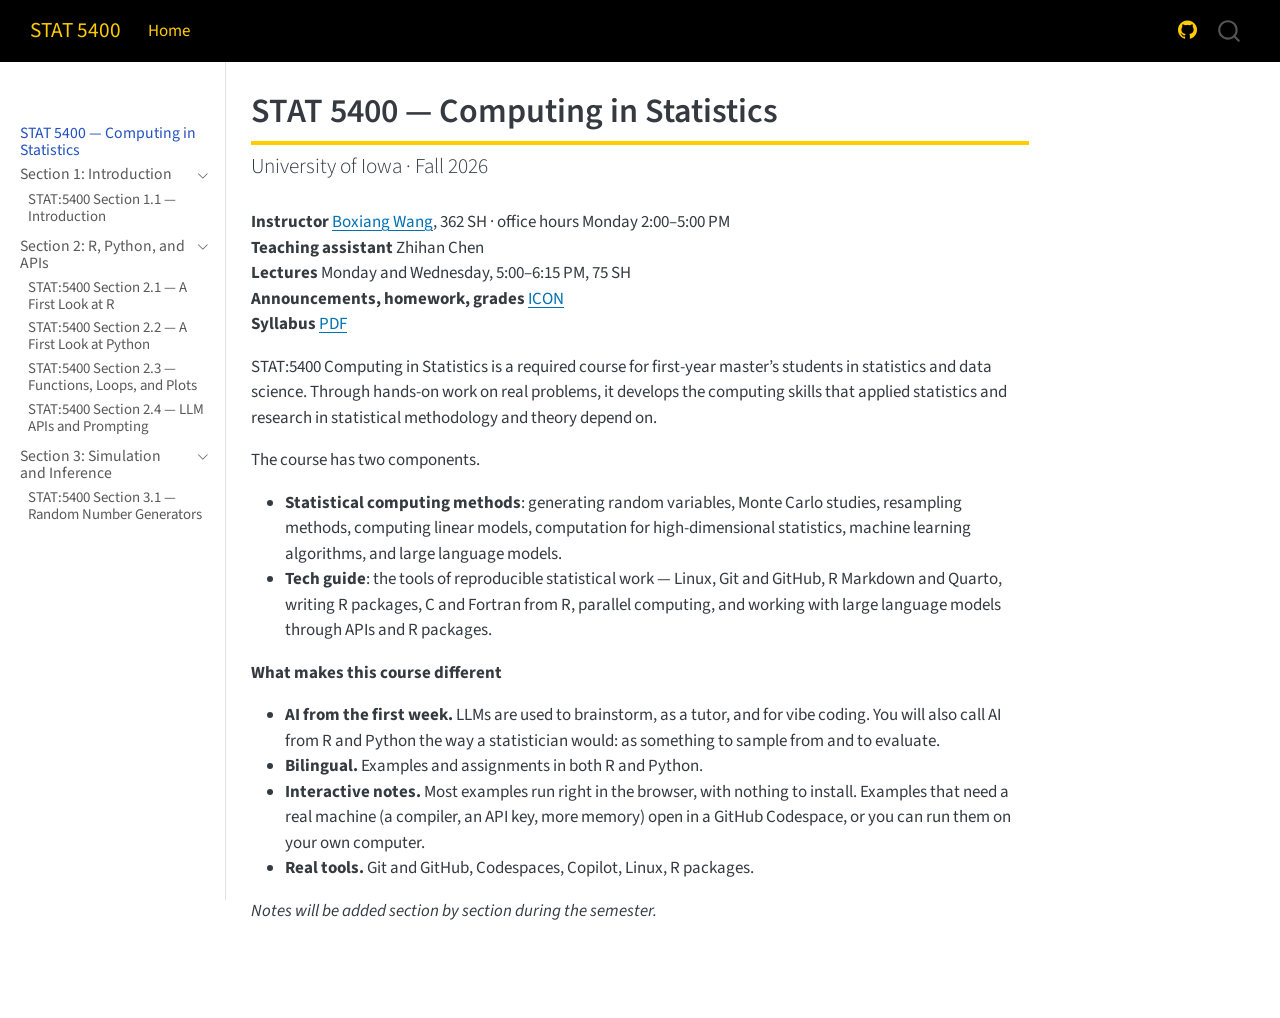
==== index.html @ 73e325c6 "Built site for gh-pages" ====
<!DOCTYPE html>
<html xmlns="http://www.w3.org/1999/xhtml" lang="en" xml:lang="en"><head>

<meta charset="utf-8">
<meta name="generator" content="quarto-1.9.38">

<meta name="viewport" content="width=device-width, initial-scale=1.0, user-scalable=yes">


<title>STAT 5400 — Computing in Statistics – STAT 5400</title>
<style>
/* Default styles provided by pandoc.
** See https://pandoc.org/MANUAL.html#variables-for-html for config info.
*/
code{white-space: pre-wrap;}
span.smallcaps{font-variant: small-caps;}
div.columns{display: flex; gap: min(4vw, 1.5em);}
div.column{flex: auto; overflow-x: auto;}
div.hanging-indent{margin-left: 1.5em; text-indent: -1.5em;}
ul.task-list{list-style: none;}
ul.task-list li input[type="checkbox"] {
  width: 0.8em;
  margin: 0 0.8em 0.2em -1em; /* quarto-specific, see https://github.com/quarto-dev/quarto-cli/issues/4556 */ 
  vertical-align: middle;
}
</style>


<script src="site_libs/quarto-nav/quarto-nav.js"></script>
<script src="site_libs/quarto-nav/headroom.min.js"></script>
<script src="site_libs/clipboard/clipboard.min.js"></script>
<script src="site_libs/quarto-search/autocomplete.umd.js"></script>
<script src="site_libs/quarto-search/fuse.min.js"></script>
<script src="site_libs/quarto-search/quarto-search.js"></script>
<meta name="quarto:offset" content="./">
<script src="site_libs/quarto-html/quarto.js" type="module"></script>
<script src="site_libs/quarto-html/tabsets/tabsets.js" type="module"></script>
<script src="site_libs/quarto-html/popper.min.js"></script>
<script src="site_libs/quarto-html/tippy.umd.min.js"></script>
<script src="site_libs/quarto-html/anchor.min.js"></script>
<link href="site_libs/quarto-html/tippy.css" rel="stylesheet">
<link href="site_libs/quarto-html/quarto-syntax-highlighting-15634bcf2e68342d4ad2dfa704d543f6.css" rel="stylesheet" id="quarto-text-highlighting-styles">
<script src="site_libs/bootstrap/bootstrap.min.js"></script>
<link href="site_libs/bootstrap/bootstrap-icons.css" rel="stylesheet">
<link href="site_libs/bootstrap/bootstrap-1b8143a5af30aa0587ead8c64582f750.min.css" rel="stylesheet" append-hash="true" id="quarto-bootstrap" data-mode="light">
<script src="site_libs/quarto-contrib/live-runtime/live-runtime.js" type="module"></script>
<link href="site_libs/quarto-contrib/live-runtime/live-runtime.css" rel="stylesheet">
<script id="quarto-search-options" type="application/json">{
  "location": "navbar",
  "copy-button": false,
  "collapse-after": 3,
  "panel-placement": "end",
  "type": "overlay",
  "limit": 50,
  "keyboard-shortcut": [
    "f",
    "/",
    "s"
  ],
  "show-item-context": false,
  "language": {
    "search-no-results-text": "No results",
    "search-matching-documents-text": "matching documents",
    "search-copy-link-title": "Copy link to search",
    "search-hide-matches-text": "Hide additional matches",
    "search-more-match-text": "more match in this document",
    "search-more-matches-text": "more matches in this document",
    "search-clear-button-title": "Clear",
    "search-text-placeholder": "",
    "search-detached-cancel-button-title": "Cancel",
    "search-submit-button-title": "Submit",
    "search-label": "Search"
  }
}</script>
<script type="module" src="site_libs/quarto-ojs/quarto-ojs-runtime.js"></script>
<link href="site_libs/quarto-ojs/quarto-ojs.css" rel="stylesheet">


<link rel="stylesheet" href="styles.css">
</head>

<body class="nav-sidebar docked nav-fixed quarto-light">

<div id="quarto-search-results"></div>
  <header id="quarto-header" class="headroom fixed-top">
    <nav class="navbar navbar-expand-lg " data-bs-theme="dark">
      <div class="navbar-container container-fluid">
      <div class="navbar-brand-container mx-auto">
    <a class="navbar-brand" href="./index.html">
    <span class="navbar-title">STAT 5400</span>
    </a>
  </div>
            <div id="quarto-search" class="" title="Search"></div>
          <button class="navbar-toggler" type="button" data-bs-toggle="collapse" data-bs-target="#navbarCollapse" aria-controls="navbarCollapse" role="menu" aria-expanded="false" aria-label="Toggle navigation" onclick="if (window.quartoToggleHeadroom) { window.quartoToggleHeadroom(); }">
  <span class="navbar-toggler-icon"></span>
</button>
          <div class="collapse navbar-collapse" id="navbarCollapse">
            <ul class="navbar-nav navbar-nav-scroll me-auto">
  <li class="nav-item">
    <a class="nav-link active" href="./index.html" aria-current="page"> 
<span class="menu-text">Home</span></a>
  </li>  
</ul>
            <ul class="navbar-nav navbar-nav-scroll ms-auto">
  <li class="nav-item compact">
    <a class="nav-link" href="https://github.com/boxiang-wang/stat5400"> <i class="bi bi-github" role="img">
</i> 
<span class="menu-text"></span></a>
  </li>  
</ul>
          </div> <!-- /navcollapse -->
            <div class="quarto-navbar-tools">
</div>
      </div> <!-- /container-fluid -->
    </nav>
  <nav class="quarto-secondary-nav">
    <div class="container-fluid d-flex">
      <button type="button" class="quarto-btn-toggle btn" data-bs-toggle="collapse" role="button" data-bs-target=".quarto-sidebar-collapse-item" aria-controls="quarto-sidebar" aria-expanded="false" aria-label="Toggle sidebar navigation" onclick="if (window.quartoToggleHeadroom) { window.quartoToggleHeadroom(); }">
        <i class="bi bi-layout-text-sidebar-reverse"></i>
      </button>
        <nav class="quarto-page-breadcrumbs" aria-label="breadcrumb"><ol class="breadcrumb"><li class="breadcrumb-item"><a href="./index.html">STAT 5400 — Computing in Statistics</a></li></ol></nav>
        <a class="flex-grow-1" role="navigation" data-bs-toggle="collapse" data-bs-target=".quarto-sidebar-collapse-item" aria-controls="quarto-sidebar" aria-expanded="false" aria-label="Toggle sidebar navigation" onclick="if (window.quartoToggleHeadroom) { window.quartoToggleHeadroom(); }">      
        </a>
      <button type="button" class="btn quarto-search-button" aria-label="Search" onclick="window.quartoOpenSearch();">
        <i class="bi bi-search"></i>
      </button>
    </div>
  </nav>
</header>
<!-- content -->
<div id="quarto-content" class="quarto-container page-columns page-rows-contents page-layout-article page-navbar">
<!-- sidebar -->
  <nav id="quarto-sidebar" class="sidebar collapse collapse-horizontal quarto-sidebar-collapse-item sidebar-navigation docked overflow-auto">
        <div class="mt-2 flex-shrink-0 align-items-center">
        <div class="sidebar-search">
        <div id="quarto-search" class="" title="Search"></div>
        </div>
        </div>
    <div class="sidebar-menu-container"> 
    <ul class="list-unstyled mt-1">
        <li class="sidebar-item">
  <div class="sidebar-item-container"> 
  <a href="./index.html" class="sidebar-item-text sidebar-link active">
 <span class="menu-text">STAT 5400 — Computing in Statistics</span></a>
  </div>
</li>
        <li class="sidebar-item sidebar-item-section">
      <div class="sidebar-item-container"> 
            <a class="sidebar-item-text sidebar-link text-start" data-bs-toggle="collapse" data-bs-target="#quarto-sidebar-section-1" role="navigation" aria-expanded="true">
 <span class="menu-text">Section 1: Introduction</span></a>
          <a class="sidebar-item-toggle text-start" data-bs-toggle="collapse" data-bs-target="#quarto-sidebar-section-1" role="navigation" aria-expanded="true" aria-label="Toggle section">
            <i class="bi bi-chevron-right ms-2"></i>
          </a> 
      </div>
      <ul id="quarto-sidebar-section-1" class="collapse list-unstyled sidebar-section depth1 show">  
          <li class="sidebar-item">
  <div class="sidebar-item-container"> 
  <a href="./notes/section1/s1p1.html" class="sidebar-item-text sidebar-link">
 <span class="menu-text">STAT:5400 Section 1.1 — Introduction</span></a>
  </div>
</li>
      </ul>
  </li>
        <li class="sidebar-item sidebar-item-section">
      <div class="sidebar-item-container"> 
            <a class="sidebar-item-text sidebar-link text-start" data-bs-toggle="collapse" data-bs-target="#quarto-sidebar-section-2" role="navigation" aria-expanded="true">
 <span class="menu-text">Section 2: R, Python, and APIs</span></a>
          <a class="sidebar-item-toggle text-start" data-bs-toggle="collapse" data-bs-target="#quarto-sidebar-section-2" role="navigation" aria-expanded="true" aria-label="Toggle section">
            <i class="bi bi-chevron-right ms-2"></i>
          </a> 
      </div>
      <ul id="quarto-sidebar-section-2" class="collapse list-unstyled sidebar-section depth1 show">  
          <li class="sidebar-item">
  <div class="sidebar-item-container"> 
  <a href="./notes/section2/s2p1.html" class="sidebar-item-text sidebar-link">
 <span class="menu-text">STAT:5400 Section 2.1 — A First Look at R</span></a>
  </div>
</li>
          <li class="sidebar-item">
  <div class="sidebar-item-container"> 
  <a href="./notes/section2/s2p2.html" class="sidebar-item-text sidebar-link">
 <span class="menu-text">STAT:5400 Section 2.2 — A First Look at Python</span></a>
  </div>
</li>
          <li class="sidebar-item">
  <div class="sidebar-item-container"> 
  <a href="./notes/section2/s2p3.html" class="sidebar-item-text sidebar-link">
 <span class="menu-text">STAT:5400 Section 2.3 — Functions, Loops, and Plots</span></a>
  </div>
</li>
          <li class="sidebar-item">
  <div class="sidebar-item-container"> 
  <a href="./notes/section2/s2p4.html" class="sidebar-item-text sidebar-link">
 <span class="menu-text">STAT:5400 Section 2.4 — LLM APIs and Prompting</span></a>
  </div>
</li>
      </ul>
  </li>
        <li class="sidebar-item sidebar-item-section">
      <div class="sidebar-item-container"> 
            <a class="sidebar-item-text sidebar-link text-start" data-bs-toggle="collapse" data-bs-target="#quarto-sidebar-section-3" role="navigation" aria-expanded="true">
 <span class="menu-text">Section 3: Simulation and Inference</span></a>
          <a class="sidebar-item-toggle text-start" data-bs-toggle="collapse" data-bs-target="#quarto-sidebar-section-3" role="navigation" aria-expanded="true" aria-label="Toggle section">
            <i class="bi bi-chevron-right ms-2"></i>
          </a> 
      </div>
      <ul id="quarto-sidebar-section-3" class="collapse list-unstyled sidebar-section depth1 show">  
          <li class="sidebar-item">
  <div class="sidebar-item-container"> 
  <a href="./notes/section3/s3p1.html" class="sidebar-item-text sidebar-link">
 <span class="menu-text">STAT:5400 Section 3.1 — Random Number Generators</span></a>
  </div>
</li>
      </ul>
  </li>
    </ul>
    </div>
</nav>
<div id="quarto-sidebar-glass" class="quarto-sidebar-collapse-item" data-bs-toggle="collapse" data-bs-target=".quarto-sidebar-collapse-item"></div>
<!-- margin-sidebar -->
    <div id="quarto-margin-sidebar" class="sidebar margin-sidebar zindex-bottom">
        
    </div>
<!-- main -->
<main class="content" id="quarto-document-content">

<header id="title-block-header" class="quarto-title-block default">
<div class="quarto-title">
<h1 class="title">STAT 5400 — Computing in Statistics</h1>
<p class="subtitle lead">University of Iowa · Fall 2026</p>
</div>



<div class="quarto-title-meta">

    
  
    
  </div>
  


</header>


<p><strong>Instructor</strong> <a href="https://boxiang-wang.github.io/">Boxiang Wang</a>, 362 SH · office hours Monday 2:00–5:00 PM<br>
<strong>Teaching assistant</strong> Zhihan Chen<br>
<strong>Lectures</strong> Monday and Wednesday, 5:00–6:15 PM, 75 SH<br>
<strong>Announcements, homework, grades</strong> <a href="https://icon.uiowa.edu">ICON</a><br>
<strong>Syllabus</strong> <a href="syllabus.pdf">PDF</a></p>
<p>STAT:5400 Computing in Statistics is a required course for first-year master’s students in statistics and data science. Through hands-on work on real problems, it develops the computing skills that applied statistics and research in statistical methodology and theory depend on.</p>
<p>The course has two components.</p>
<ul>
<li><strong>Statistical computing methods</strong>: generating random variables, Monte Carlo studies, resampling methods, computing linear models, computation for high-dimensional statistics, machine learning algorithms, and large language models.</li>
<li><strong>Tech guide</strong>: the tools of reproducible statistical work — Linux, Git and GitHub, R Markdown and Quarto, writing R packages, C and Fortran from R, parallel computing, and working with large language models through APIs and R packages.</li>
</ul>
<p><strong>What makes this course different</strong></p>
<ul>
<li><strong>AI from the first week.</strong> LLMs are used to brainstorm, as a tutor, and for vibe coding. You will also call AI from R and Python the way a statistician would: as something to sample from and to evaluate.</li>
<li><strong>Bilingual.</strong> Examples and assignments in both R and Python.</li>
<li><strong>Interactive notes.</strong> Most examples run right in the browser, with nothing to install. Examples that need a real machine (a compiler, an API key, more memory) open in a GitHub Codespace, or you can run them on your own computer.</li>
<li><strong>Real tools.</strong> Git and GitHub, Codespaces, Copilot, Linux, R packages.</li>
</ul>
<p><em>Notes will be added section by section during the semester.</em></p>


<script type="ojs-module-contents">
eyJjb250ZW50cyI6W119
</script>
<div id="exercise-loading-indicator" class="exercise-loading-indicator d-none d-flex align-items-center gap-2">
<div id="exercise-loading-status" class="d-flex gap-2">

</div>
<div class="spinner-grow spinner-grow-sm">

</div>
</div>
<script type="vfs-file">
W10=
</script>

</main> <!-- /main -->
<script type="ojs-module-contents">
eyJjb250ZW50cyI6W119
</script>
<script type="module">
if (window.location.protocol === "file:") { alert("The OJS runtime does not work with file:// URLs. Please use a web server to view this document."); }
window._ojs.paths.runtimeToDoc = "../..";
window._ojs.paths.runtimeToRoot = "../..";
window._ojs.paths.docToRoot = "";
window._ojs.selfContained = false;
window._ojs.runtime.interpretFromScriptTags();
</script>
<script id="quarto-html-after-body" type="application/javascript">
  window.document.addEventListener("DOMContentLoaded", function (event) {
    const icon = "";
    const anchorJS = new window.AnchorJS();
    anchorJS.options = {
      placement: 'right',
      icon: icon
    };
    anchorJS.add('.anchored');
    const isCodeAnnotation = (el) => {
      for (const clz of el.classList) {
        if (clz.startsWith('code-annotation-')) {                     
          return true;
        }
      }
      return false;
    }
    const onCopySuccess = function(e) {
      // button target
      const button = e.trigger;
      // don't keep focus
      button.blur();
      // flash "checked"
      button.classList.add('code-copy-button-checked');
      var currentTitle = button.getAttribute("title");
      button.setAttribute("title", "Copied!");
      let tooltip;
      if (window.bootstrap) {
        button.setAttribute("data-bs-toggle", "tooltip");
        button.setAttribute("data-bs-placement", "left");
        button.setAttribute("data-bs-title", "Copied!");
        tooltip = new bootstrap.Tooltip(button, 
          { trigger: "manual", 
            customClass: "code-copy-button-tooltip",
            offset: [0, -8]});
        tooltip.show();    
      }
      setTimeout(function() {
        if (tooltip) {
          tooltip.hide();
          button.removeAttribute("data-bs-title");
          button.removeAttribute("data-bs-toggle");
          button.removeAttribute("data-bs-placement");
        }
        button.setAttribute("title", currentTitle);
        button.classList.remove('code-copy-button-checked');
      }, 1000);
      // clear code selection
      e.clearSelection();
    }
    const getTextToCopy = function(trigger) {
      const outerScaffold = trigger.parentElement.cloneNode(true);
      const codeEl = outerScaffold.querySelector('code');
      for (const childEl of codeEl.children) {
        if (isCodeAnnotation(childEl)) {
          childEl.remove();
        }
      }
      return codeEl.innerText;
    }
    const clipboard = new window.ClipboardJS('.code-copy-button:not([data-in-quarto-modal])', {
      text: getTextToCopy
    });
    clipboard.on('success', onCopySuccess);
    if (window.document.getElementById('quarto-embedded-source-code-modal')) {
      const clipboardModal = new window.ClipboardJS('.code-copy-button[data-in-quarto-modal]', {
        text: getTextToCopy,
        container: window.document.getElementById('quarto-embedded-source-code-modal')
      });
      clipboardModal.on('success', onCopySuccess);
    }
      var localhostRegex = new RegExp(/^(?:http|https):\/\/localhost\:?[0-9]*\//);
      var mailtoRegex = new RegExp(/^mailto:/);
        var filterRegex = new RegExp("https:\/\/boxiang-wang\.github\.io\/stat5400\/");
      var isInternal = (href) => {
          return filterRegex.test(href) || localhostRegex.test(href) || mailtoRegex.test(href);
      }
      // Inspect non-navigation links and adorn them if external
     var links = window.document.querySelectorAll('a[href]:not(.nav-link):not(.navbar-brand):not(.toc-action):not(.sidebar-link):not(.sidebar-item-toggle):not(.pagination-link):not(.no-external):not([aria-hidden]):not(.dropdown-item):not(.quarto-navigation-tool):not(.about-link)');
      for (var i=0; i<links.length; i++) {
        const link = links[i];
        if (!isInternal(link.href)) {
          // undo the damage that might have been done by quarto-nav.js in the case of
          // links that we want to consider external
          if (link.dataset.originalHref !== undefined) {
            link.href = link.dataset.originalHref;
          }
        }
      }
    function tippyHover(el, contentFn, onTriggerFn, onUntriggerFn) {
      const config = {
        allowHTML: true,
        maxWidth: 500,
        delay: 100,
        arrow: false,
        appendTo: function(el) {
            return el.parentElement;
        },
        interactive: true,
        interactiveBorder: 10,
        theme: 'quarto',
        placement: 'bottom-start',
      };
      if (contentFn) {
        config.content = contentFn;
      }
      if (onTriggerFn) {
        config.onTrigger = onTriggerFn;
      }
      if (onUntriggerFn) {
        config.onUntrigger = onUntriggerFn;
      }
      window.tippy(el, config); 
    }
    const noterefs = window.document.querySelectorAll('a[role="doc-noteref"]');
    for (var i=0; i<noterefs.length; i++) {
      const ref = noterefs[i];
      tippyHover(ref, function() {
        // use id or data attribute instead here
        let href = ref.getAttribute('data-footnote-href') || ref.getAttribute('href');
        try { href = new URL(href).hash; } catch {}
        const id = href.replace(/^#\/?/, "");
        const note = window.document.getElementById(id);
        if (note) {
          return note.innerHTML;
        } else {
          return "";
        }
      });
    }
    const xrefs = window.document.querySelectorAll('a.quarto-xref');
    const processXRef = (id, note) => {
      // Strip column container classes
      const stripColumnClz = (el) => {
        el.classList.remove("page-full", "page-columns");
        if (el.children) {
          for (const child of el.children) {
            stripColumnClz(child);
          }
        }
      }
      stripColumnClz(note)
      if (id === null || id.startsWith('sec-')) {
        // Special case sections, only their first couple elements
        const container = document.createElement("div");
        if (note.children && note.children.length > 2) {
          container.appendChild(note.children[0].cloneNode(true));
          for (let i = 1; i < note.children.length; i++) {
            const child = note.children[i];
            if (child.tagName === "P" && child.innerText === "") {
              continue;
            } else {
              container.appendChild(child.cloneNode(true));
              break;
            }
          }
          if (window.Quarto?.typesetMath) {
            window.Quarto.typesetMath(container);
          }
          return container.innerHTML
        } else {
          if (window.Quarto?.typesetMath) {
            window.Quarto.typesetMath(note);
          }
          return note.innerHTML;
        }
      } else {
        // Remove any anchor links if they are present
        const anchorLink = note.querySelector('a.anchorjs-link');
        if (anchorLink) {
          anchorLink.remove();
        }
        if (window.Quarto?.typesetMath) {
          window.Quarto.typesetMath(note);
        }
        if (note.classList.contains("callout")) {
          return note.outerHTML;
        } else {
          return note.innerHTML;
        }
      }
    }
    for (var i=0; i<xrefs.length; i++) {
      const xref = xrefs[i];
      tippyHover(xref, undefined, function(instance) {
        instance.disable();
        let url = xref.getAttribute('href');
        let hash = undefined; 
        if (url.startsWith('#')) {
          hash = url;
        } else {
          try { hash = new URL(url).hash; } catch {}
        }
        if (hash) {
          const id = hash.replace(/^#\/?/, "");
          const note = window.document.getElementById(id);
          if (note !== null) {
            try {
              const html = processXRef(id, note.cloneNode(true));
              instance.setContent(html);
            } finally {
              instance.enable();
              instance.show();
            }
          } else {
            // See if we can fetch this
            fetch(url.split('#')[0])
            .then(res => res.text())
            .then(html => {
              const parser = new DOMParser();
              const htmlDoc = parser.parseFromString(html, "text/html");
              const note = htmlDoc.getElementById(id);
              if (note !== null) {
                const html = processXRef(id, note);
                instance.setContent(html);
              } 
            }).finally(() => {
              instance.enable();
              instance.show();
            });
          }
        } else {
          // See if we can fetch a full url (with no hash to target)
          // This is a special case and we should probably do some content thinning / targeting
          fetch(url)
          .then(res => res.text())
          .then(html => {
            const parser = new DOMParser();
            const htmlDoc = parser.parseFromString(html, "text/html");
            const note = htmlDoc.querySelector('main.content');
            if (note !== null) {
              // This should only happen for chapter cross references
              // (since there is no id in the URL)
              // remove the first header
              if (note.children.length > 0 && note.children[0].tagName === "HEADER") {
                note.children[0].remove();
              }
              const html = processXRef(null, note);
              instance.setContent(html);
            } 
          }).finally(() => {
            instance.enable();
            instance.show();
          });
        }
      }, function(instance) {
      });
    }
        let selectedAnnoteEl;
        const selectorForAnnotation = ( cell, annotation) => {
          let cellAttr = 'data-code-cell="' + cell + '"';
          let lineAttr = 'data-code-annotation="' +  annotation + '"';
          const selector = 'span[' + cellAttr + '][' + lineAttr + ']';
          return selector;
        }
        const selectCodeLines = (annoteEl) => {
          const doc = window.document;
          const targetCell = annoteEl.getAttribute("data-target-cell");
          const targetAnnotation = annoteEl.getAttribute("data-target-annotation");
          const annoteSpan = window.document.querySelector(selectorForAnnotation(targetCell, targetAnnotation));
          const lines = annoteSpan.getAttribute("data-code-lines").split(",");
          const lineIds = lines.map((line) => {
            return targetCell + "-" + line;
          })
          let top = null;
          let height = null;
          let parent = null;
          if (lineIds.length > 0) {
              //compute the position of the single el (top and bottom and make a div)
              const el = window.document.getElementById(lineIds[0]);
              top = el.offsetTop;
              height = el.offsetHeight;
              parent = el.parentElement.parentElement;
            if (lineIds.length > 1) {
              const lastEl = window.document.getElementById(lineIds[lineIds.length - 1]);
              const bottom = lastEl.offsetTop + lastEl.offsetHeight;
              height = bottom - top;
            }
            if (top !== null && height !== null && parent !== null) {
              // cook up a div (if necessary) and position it 
              let div = window.document.getElementById("code-annotation-line-highlight");
              if (div === null) {
                div = window.document.createElement("div");
                div.setAttribute("id", "code-annotation-line-highlight");
                div.style.position = 'absolute';
                parent.appendChild(div);
              }
              div.style.top = top - 2 + "px";
              div.style.height = height + 4 + "px";
              div.style.left = 0;
              let gutterDiv = window.document.getElementById("code-annotation-line-highlight-gutter");
              if (gutterDiv === null) {
                gutterDiv = window.document.createElement("div");
                gutterDiv.setAttribute("id", "code-annotation-line-highlight-gutter");
                gutterDiv.style.position = 'absolute';
                const codeCell = window.document.getElementById(targetCell);
                const gutter = codeCell.querySelector('.code-annotation-gutter');
                gutter.appendChild(gutterDiv);
              }
              gutterDiv.style.top = top - 2 + "px";
              gutterDiv.style.height = height + 4 + "px";
            }
            selectedAnnoteEl = annoteEl;
          }
        };
        const unselectCodeLines = () => {
          const elementsIds = ["code-annotation-line-highlight", "code-annotation-line-highlight-gutter"];
          elementsIds.forEach((elId) => {
            const div = window.document.getElementById(elId);
            if (div) {
              div.remove();
            }
          });
          selectedAnnoteEl = undefined;
        };
          // Handle positioning of the toggle
      window.addEventListener(
        "resize",
        throttle(() => {
          elRect = undefined;
          if (selectedAnnoteEl) {
            selectCodeLines(selectedAnnoteEl);
          }
        }, 10)
      );
      function throttle(fn, ms) {
      let throttle = false;
      let timer;
        return (...args) => {
          if(!throttle) { // first call gets through
              fn.apply(this, args);
              throttle = true;
          } else { // all the others get throttled
              if(timer) clearTimeout(timer); // cancel #2
              timer = setTimeout(() => {
                fn.apply(this, args);
                timer = throttle = false;
              }, ms);
          }
        };
      }
        // Attach click handler to the DT
        const annoteDls = window.document.querySelectorAll('dt[data-target-cell]');
        for (const annoteDlNode of annoteDls) {
          annoteDlNode.addEventListener('click', (event) => {
            const clickedEl = event.target;
            if (clickedEl !== selectedAnnoteEl) {
              unselectCodeLines();
              const activeEl = window.document.querySelector('dt[data-target-cell].code-annotation-active');
              if (activeEl) {
                activeEl.classList.remove('code-annotation-active');
              }
              selectCodeLines(clickedEl);
              clickedEl.classList.add('code-annotation-active');
            } else {
              // Unselect the line
              unselectCodeLines();
              clickedEl.classList.remove('code-annotation-active');
            }
          });
        }
    const findCites = (el) => {
      const parentEl = el.parentElement;
      if (parentEl) {
        const cites = parentEl.dataset.cites;
        if (cites) {
          return {
            el,
            cites: cites.split(' ')
          };
        } else {
          return findCites(el.parentElement)
        }
      } else {
        return undefined;
      }
    };
    var bibliorefs = window.document.querySelectorAll('a[role="doc-biblioref"]');
    for (var i=0; i<bibliorefs.length; i++) {
      const ref = bibliorefs[i];
      const citeInfo = findCites(ref);
      if (citeInfo) {
        tippyHover(citeInfo.el, function() {
          var popup = window.document.createElement('div');
          citeInfo.cites.forEach(function(cite) {
            var citeDiv = window.document.createElement('div');
            citeDiv.classList.add('hanging-indent');
            citeDiv.classList.add('csl-entry');
            var biblioDiv = window.document.getElementById('ref-' + cite);
            if (biblioDiv) {
              citeDiv.innerHTML = biblioDiv.innerHTML;
            }
            popup.appendChild(citeDiv);
          });
          return popup.innerHTML;
        });
      }
    }
  });
  </script>
</div> <!-- /content -->




</body></html>
---- site_libs/quarto-html/tippy.css ----
.tippy-box[data-animation=fade][data-state=hidden]{opacity:0}[data-tippy-root]{max-width:calc(100vw - 10px)}.tippy-box{position:relative;background-color:#333;color:#fff;border-radius:4px;font-size:14px;line-height:1.4;white-space:normal;outline:0;transition-property:transform,visibility,opacity}.tippy-box[data-placement^=top]>.tippy-arrow{bottom:0}.tippy-box[data-placement^=top]>.tippy-arrow:before{bottom:-7px;left:0;border-width:8px 8px 0;border-top-color:initial;transform-origin:center top}.tippy-box[data-placement^=bottom]>.tippy-arrow{top:0}.tippy-box[data-placement^=bottom]>.tippy-arrow:before{top:-7px;left:0;border-width:0 8px 8px;border-bottom-color:initial;transform-origin:center bottom}.tippy-box[data-placement^=left]>.tippy-arrow{right:0}.tippy-box[data-placement^=left]>.tippy-arrow:before{border-width:8px 0 8px 8px;border-left-color:initial;right:-7px;transform-origin:center left}.tippy-box[data-placement^=right]>.tippy-arrow{left:0}.tippy-box[data-placement^=right]>.tippy-arrow:before{left:-7px;border-width:8px 8px 8px 0;border-right-color:initial;transform-origin:center right}.tippy-box[data-inertia][data-state=visible]{transition-timing-function:cubic-bezier(.54,1.5,.38,1.11)}.tippy-arrow{width:16px;height:16px;color:#333}.tippy-arrow:before{content:"";position:absolute;border-color:transparent;border-style:solid}.tippy-content{position:relative;padding:5px 9px;z-index:1}
---- site_libs/quarto-html/quarto-syntax-highlighting-15634bcf2e68342d4ad2dfa704d543f6.css ----
/* quarto syntax highlight colors */
:root {
  --quarto-hl-ot-color: #003B4F;
  --quarto-hl-at-color: #657422;
  --quarto-hl-ss-color: #20794D;
  --quarto-hl-an-color: #5E5E5E;
  --quarto-hl-fu-color: #4758AB;
  --quarto-hl-st-color: #20794D;
  --quarto-hl-cf-color: #003B4F;
  --quarto-hl-op-color: #5E5E5E;
  --quarto-hl-er-color: #AD0000;
  --quarto-hl-bn-color: #AD0000;
  --quarto-hl-al-color: #AD0000;
  --quarto-hl-va-color: #111111;
  --quarto-hl-bu-color: inherit;
  --quarto-hl-ex-color: inherit;
  --quarto-hl-pp-color: #AD0000;
  --quarto-hl-in-color: #5E5E5E;
  --quarto-hl-vs-color: #20794D;
  --quarto-hl-wa-color: #5E5E5E;
  --quarto-hl-do-color: #5E5E5E;
  --quarto-hl-im-color: #00769E;
  --quarto-hl-ch-color: #20794D;
  --quarto-hl-dt-color: #AD0000;
  --quarto-hl-fl-color: #AD0000;
  --quarto-hl-co-color: #5E5E5E;
  --quarto-hl-cv-color: #5E5E5E;
  --quarto-hl-cn-color: #8f5902;
  --quarto-hl-sc-color: #5E5E5E;
  --quarto-hl-dv-color: #AD0000;
  --quarto-hl-kw-color: #003B4F;
}

/* other quarto variables */
:root {
  --quarto-font-monospace: SFMono-Regular, Menlo, Monaco, Consolas, "Liberation Mono", "Courier New", monospace;
}

/* syntax highlight based on Pandoc's rules */
pre > code.sourceCode > span {
  color: #003B4F;
}

code.sourceCode > span {
  color: #003B4F;
}

div.sourceCode,
div.sourceCode pre.sourceCode {
  color: #003B4F;
}

/* Normal */
code span {
  color: #003B4F;
}

/* Alert */
code span.al {
  color: #AD0000;
  font-style: inherit;
}

/* Annotation */
code span.an {
  color: #5E5E5E;
  font-style: inherit;
}

/* Attribute */
code span.at {
  color: #657422;
  font-style: inherit;
}

/* BaseN */
code span.bn {
  color: #AD0000;
  font-style: inherit;
}

/* BuiltIn */
code span.bu {
  font-style: inherit;
}

/* ControlFlow */
code span.cf {
  color: #003B4F;
  font-weight: bold;
  font-style: inherit;
}

/* Char */
code span.ch {
  color: #20794D;
  font-style: inherit;
}

/* Constant */
code span.cn {
  color: #8f5902;
  font-style: inherit;
}

/* Comment */
code span.co {
  color: #5E5E5E;
  font-style: inherit;
}

/* CommentVar */
code span.cv {
  color: #5E5E5E;
  font-style: italic;
}

/* Documentation */
code span.do {
  color: #5E5E5E;
  font-style: italic;
}

/* DataType */
code span.dt {
  color: #AD0000;
  font-style: inherit;
}

/* DecVal */
code span.dv {
  color: #AD0000;
  font-style: inherit;
}

/* Error */
code span.er {
  color: #AD0000;
  font-style: inherit;
}

/* Extension */
code span.ex {
  font-style: inherit;
}

/* Float */
code span.fl {
  color: #AD0000;
  font-style: inherit;
}

/* Function */
code span.fu {
  color: #4758AB;
  font-style: inherit;
}

/* Import */
code span.im {
  color: #00769E;
  font-style: inherit;
}

/* Information */
code span.in {
  color: #5E5E5E;
  font-style: inherit;
}

/* Keyword */
code span.kw {
  color: #003B4F;
  font-weight: bold;
  font-style: inherit;
}

/* Operator */
code span.op {
  color: #5E5E5E;
  font-style: inherit;
}

/* Other */
code span.ot {
  color: #003B4F;
  font-style: inherit;
}

/* Preprocessor */
code span.pp {
  color: #AD0000;
  font-style: inherit;
}

/* SpecialChar */
code span.sc {
  color: #5E5E5E;
  font-style: inherit;
}

/* SpecialString */
code span.ss {
  color: #20794D;
  font-style: inherit;
}

/* String */
code span.st {
  color: #20794D;
  font-style: inherit;
}

/* Variable */
code span.va {
  color: #111111;
  font-style: inherit;
}

/* VerbatimString */
code span.vs {
  color: #20794D;
  font-style: inherit;
}

/* Warning */
code span.wa {
  color: #5E5E5E;
  font-style: italic;
}

.prevent-inlining {
  content: "</";
}

/*# sourceMappingURL=f23921c56f73e400b49028c9186a1aa0.css.map */
---- site_libs/quarto-contrib/live-runtime/live-runtime.css ----
.quarto-light{--exercise-main-color: var(--bs-body-color, var(--r-main-color, #212529));--exercise-output-color: var(--bs-black, #000000);--exercise-main-bg: var(--bs-body-bg, var(--r-background-color, #ffffff));--exercise-primary-rgb: var(--bs-primary-rgb, 13, 110, 253);--exercise-gray: var(--bs-gray-300, #dee2e6);--exercise-cap-bg: var(--bs-light-bg-subtle, #f8f8f8);--exercise-line-bg: rgba(var(--exercise-primary-rgb), .05);--exercise-line-gutter-bg: rgba(var(--exercise-primary-rgb), .1);--exercise-code-block-color: var(--quarto-scss-export-code-block-color, var(--exercise-main-color));--exercise-code-block-bg: var(--quarto-scss-export-code-block-bg, var(--exercise-main-bg))}.quarto-dark{--exercise-main-color: var(--bs-body-color, var(--r-main-color, #ffffff));--exercise-output-color: var(--bs-body-color, #ffffff);--exercise-main-bg: var(--bs-body-bg, var(--r-background-color, #222222));--exercise-primary-rgb: var(--bs-primary-rgb, 55, 90, 127);--exercise-gray: var(--bs-gray-700, #434343);--exercise-cap-bg: var(--bs-card-cap-bg, #505050);--exercise-line-bg: rgba(var(--exercise-primary-rgb), .2);--exercise-line-gutter-bg: rgba(var(--exercise-primary-rgb), .4);--exercise-code-block-color: var(--quarto-scss-export-code-block-color, var(--exercise-main-color));--exercise-code-block-bg: var(--quarto-scss-export-code-block-bg, var(--exercise-main-bg))}.webr-ojs-exercise.exercise-solution,.webr-ojs-exercise.exercise-hint{border:var(--exercise-gray) 1px solid;border-radius:5px;padding:1rem}.exercise-hint .exercise-hint,.exercise-solution .exercise-solution{border:none;padding:0}.webr-ojs-exercise.exercise-solution>.callout,.webr-ojs-exercise.exercise-hint>.callout{margin:-1rem;border:0}#exercise-loading-indicator{position:fixed;bottom:0;right:0;font-size:1.2rem;padding:.2rem .75rem;border:1px solid var(--exercise-gray);background-color:var(--exercise-cap-bg);border-top-left-radius:5px}#exercise-loading-indicator>.spinner-grow{min-width:1rem}.exercise-loading-details+.exercise-loading-details:before{content:"/ "}@media only screen and (max-width: 576px){#exercise-loading-indicator{font-size:.8rem;padding:.1rem .5rem}#exercise-loading-indicator>.spinner-grow{min-width:.66rem}#exercise-loading-indicator .gap-2{gap:.2rem!important}#exercise-loading-indicator .spinner-grow{--bs-spinner-width: .66rem;--bs-spinner-height: .66rem}}.btn.btn-exercise-editor:disabled,.btn.btn-exercise-editor.disabled,.btn-exercise-editor fieldset:disabled .btn{transition:opacity .5s}.card.exercise-editor .card-header a.btn{--bs-btn-padding-x: .5rem;--bs-btn-padding-y: .15rem;--bs-btn-font-size: .75rem}.quarto-dark .card.exercise-editor .card-header .btn.btn-outline-dark{--bs-btn-color: #f8f8f8;--bs-btn-border-color: #f8f8f8;--bs-btn-hover-color: #000;--bs-btn-hover-bg: #f8f8f8;--bs-btn-hover-border-color: #f8f8f8;--bs-btn-focus-shadow-rgb: 248, 248, 248;--bs-btn-active-color: #000;--bs-btn-active-bg: #f8f8f8;--bs-btn-active-border-color: #f8f8f8;--bs-btn-active-shadow: inset 0 3px 5px rgba(0, 0, 0, .125);--bs-btn-disabled-color: #f8f8f8;--bs-btn-disabled-bg: transparent;--bs-btn-disabled-border-color: #f8f8f8;--bs-btn-bg: transparent;--bs-gradient: none}.card.exercise-editor{--exercise-min-lines: 0;--exercise-max-lines: infinity;--exercise-font-size: var(--bs-body-font-size, 1rem)}.card.exercise-editor .card-header{padding:.5rem 1rem;background-color:var(--exercise-cap-bg);border-bottom:1px solid rgba(0,0,0,.175)}.card.exercise-editor .cm-editor{color:var(--exercise-code-block-color);background-color:var(--exercise-code-block-bg);max-height:calc(var(--exercise-max-lines) * 1.4 * var(--exercise-font-size) + 8px)}.card.exercise-editor .cm-content{caret-color:var(--exercise-code-block-color)}.card.exercise-editor .cm-cursor,.card.exercise-editor .cm-dropCursor{border-left-color:var(--exercise-code-block-color)}.card.exercise-editor .cm-focused .cm-selectionBackgroundm .cm-selectionBackground,.card.exercise-editor .cm-content ::selection{background-color:rgba(var(--exercise-primary-rgb),.1)}.card.exercise-editor .cm-activeLine{background-color:var(--exercise-line-bg)}.card.exercise-editor .cm-activeLineGutter{background-color:var(--exercise-line-gutter-bg)}.card.exercise-editor .cm-gutters{background-color:var(--exercise-cap-bg);color:var(--exercise-main-color);border-right:1px solid var(--exercise-gray)}.card.exercise-editor .cm-content,.card.exercise-editor .cm-gutter{min-height:calc(var(--exercise-min-lines) * 1.4 * var(--exercise-font-size) + 8px)}.card.exercise-editor .cm-scroller{line-height:1.4;overflow:auto}:root{--exercise-editor-hl-al: var(--quarto-hl-al-color, #AD0000);--exercise-editor-hl-an: var(--quarto-hl-an-color, #5E5E5E);--exercise-editor-hl-at: var(--quarto-hl-at-color, #657422);--exercise-editor-hl-bn: var(--quarto-hl-bn-color, #AD0000);--exercise-editor-hl-ch: var(--quarto-hl-ch-color, #20794D);--exercise-editor-hl-co: var(--quarto-hl-co-color, #5E5E5E);--exercise-editor-hl-cv: var(--quarto-hl-cv-color, #5E5E5E);--exercise-editor-hl-cn: var(--quarto-hl-cn-color, #8f5902);--exercise-editor-hl-cf: var(--quarto-hl-cf-color, #003B4F);--exercise-editor-hl-dt: var(--quarto-hl-dt-color, #AD0000);--exercise-editor-hl-dv: var(--quarto-hl-dv-color, #AD0000);--exercise-editor-hl-do: var(--quarto-hl-do-color, #5E5E5E);--exercise-editor-hl-er: var(--quarto-hl-er-color, #AD0000);--exercise-editor-hl-fl: var(--quarto-hl-fl-color, #AD0000);--exercise-editor-hl-fu: var(--quarto-hl-fu-color, #4758AB);--exercise-editor-hl-im: var(--quarto-hl-im-color, #00769E);--exercise-editor-hl-in: var(--quarto-hl-in-color, #5E5E5E);--exercise-editor-hl-kw: var(--quarto-hl-kw-color, #003B4F);--exercise-editor-hl-op: var(--quarto-hl-op-color, #5E5E5E);--exercise-editor-hl-ot: var(--quarto-hl-ot-color, #003B4F);--exercise-editor-hl-pp: var(--quarto-hl-pp-color, #AD0000);--exercise-editor-hl-sc: var(--quarto-hl-sc-color, #5E5E5E);--exercise-editor-hl-ss: var(--quarto-hl-ss-color, #20794D);--exercise-editor-hl-st: var(--quarto-hl-st-color, #20794D);--exercise-editor-hl-va: var(--quarto-hl-va-color, #111111);--exercise-editor-hl-vs: var(--quarto-hl-vs-color, #20794D);--exercise-editor-hl-wa: var(--quarto-hl-wa-color, #5E5E5E)}*[data-bs-theme=dark]{--exercise-editor-hl-al: var(--quarto-hl-al-color, #f07178);--exercise-editor-hl-an: var(--quarto-hl-an-color, #d4d0ab);--exercise-editor-hl-at: var(--quarto-hl-at-color, #00e0e0);--exercise-editor-hl-bn: var(--quarto-hl-bn-color, #d4d0ab);--exercise-editor-hl-bu: var(--quarto-hl-bu-color, #abe338);--exercise-editor-hl-ch: var(--quarto-hl-ch-color, #abe338);--exercise-editor-hl-co: var(--quarto-hl-co-color, #f8f8f2);--exercise-editor-hl-cv: var(--quarto-hl-cv-color, #ffd700);--exercise-editor-hl-cn: var(--quarto-hl-cn-color, #ffd700);--exercise-editor-hl-cf: var(--quarto-hl-cf-color, #ffa07a);--exercise-editor-hl-dt: var(--quarto-hl-dt-color, #ffa07a);--exercise-editor-hl-dv: var(--quarto-hl-dv-color, #d4d0ab);--exercise-editor-hl-do: var(--quarto-hl-do-color, #f8f8f2);--exercise-editor-hl-er: var(--quarto-hl-er-color, #f07178);--exercise-editor-hl-ex: var(--quarto-hl-ex-color, #00e0e0);--exercise-editor-hl-fl: var(--quarto-hl-fl-color, #d4d0ab);--exercise-editor-hl-fu: var(--quarto-hl-fu-color, #ffa07a);--exercise-editor-hl-im: var(--quarto-hl-im-color, #abe338);--exercise-editor-hl-in: var(--quarto-hl-in-color, #d4d0ab);--exercise-editor-hl-kw: var(--quarto-hl-kw-color, #ffa07a);--exercise-editor-hl-op: var(--quarto-hl-op-color, #ffa07a);--exercise-editor-hl-ot: var(--quarto-hl-ot-color, #00e0e0);--exercise-editor-hl-pp: var(--quarto-hl-pp-color, #dcc6e0);--exercise-editor-hl-re: var(--quarto-hl-re-color, #00e0e0);--exercise-editor-hl-sc: var(--quarto-hl-sc-color, #abe338);--exercise-editor-hl-ss: var(--quarto-hl-ss-color, #abe338);--exercise-editor-hl-st: var(--quarto-hl-st-color, #abe338);--exercise-editor-hl-va: var(--quarto-hl-va-color, #00e0e0);--exercise-editor-hl-vs: var(--quarto-hl-vs-color, #abe338);--exercise-editor-hl-wa: var(--quarto-hl-wa-color, #dcc6e0)}pre>code.sourceCode span.tok-keyword,.exercise-editor-body>.cm-editor span.tok-keyword{color:var(--exercise-editor-hl-kw)}pre>code.sourceCode span.tok-operator,.exercise-editor-body>.cm-editor span.tok-operator{color:var(--exercise-editor-hl-op)}pre>code.sourceCode span.tok-definitionOperator,.exercise-editor-body>.cm-editor span.tok-definitionOperator{color:var(--exercise-editor-hl-ot)}pre>code.sourceCode span.tok-compareOperator,.exercise-editor-body>.cm-editor span.tok-compareOperator{color:var(--exercise-editor-hl-ot)}pre>code.sourceCode span.tok-attributeName,.exercise-editor-body>.cm-editor span.tok-attributeName{color:var(--exercise-editor-hl-at)}pre>code.sourceCode span.tok-controlKeyword,.exercise-editor-body>.cm-editor span.tok-controlKeyword{color:var(--exercise-editor-hl-cf)}pre>code.sourceCode span.tok-comment,.exercise-editor-body>.cm-editor span.tok-comment{color:var(--exercise-editor-hl-co)}pre>code.sourceCode span.tok-string,.exercise-editor-body>.cm-editor span.tok-string{color:var(--exercise-editor-hl-st)}pre>code.sourceCode span.tok-string2,.exercise-editor-body>.cm-editor span.tok-string2{color:var(--exercise-editor-hl-ss)}pre>code.sourceCode span.tok-variableName,.exercise-editor-body>.cm-editor span.tok-variableName{color:var(--exercise-editor-hl-va)}pre>code.sourceCode span.tok-bool,pre>code.sourceCode span.tok-literal,pre>code.sourceCode span.tok-separator,.exercise-editor-body>.cm-editor span.tok-bool,.exercise-editor-body>.cm-editor span.tok-literal,.exercise-editor-body>.cm-editor span.tok-separator{color:var(--exercise-editor-hl-cn)}pre>code.sourceCode span.tok-bool,pre>code.sourceCode span.tok-literal,.exercise-editor-body>.cm-editor span.tok-bool,.exercise-editor-body>.cm-editor span.tok-literal{color:var(--exercise-editor-hl-cn)}pre>code.sourceCode span.tok-number,pre>code.sourceCode span.tok-integer,.exercise-editor-body>.cm-editor span.tok-number,.exercise-editor-body>.cm-editor span.tok-integer{color:var(--exercise-editor-hl-dv)}pre>code.sourceCode span.tok-function-variableName,.exercise-editor-body>.cm-editor span.tok-function-variableName{color:var(--exercise-editor-hl-fu)}pre>code.sourceCode span.tok-function-attributeName,.exercise-editor-body>.cm-editor span.tok-function-attributeName{color:var(--exercise-editor-hl-at)}div.exercise-cell-output.cell-output pre code,div.exercise-cell-output.cell-output-stdout pre code,div.exercise-cell-output.cell-output-stderr pre code{white-space:pre-wrap;word-wrap:break-word}div.exercise-cell-output.cell-output-stdout pre code,div.exercise-cell-output pre code span.cell-output-stdout{color:var(--exercise-output-color, #000000)}div.exercise-cell-output.cell-output-stderr pre code,div.exercise-cell-output pre code span.cell-output-stderr{color:var(--exercise-editor-hl-er, #AD0000)}div.cell-output-pyodide table{border:none;margin:0 auto 1em}div.cell-output-pyodide thead{border-bottom:1px solid var(--exercise-main-color)}div.cell-output-pyodide td,div.cell-output-pyodide th,div.cell-output-pyodide tr{padding:.5em;line-height:normal}div.cell-output-pyodide th{font-weight:700}div.cell-output-display canvas{background-color:#fff}.tab-pane>.exercise-tab-pane-header+div.webr-ojs-exercise{margin-top:1em}.alert .exercise-feedback p:last-child{margin-bottom:0}.alert.exercise-grade{animation-duration:.25s;animation-name:exercise-grade-slidein}@keyframes exercise-grade-slidein{0%{transform:translateY(10px);opacity:0}to{transform:translateY(0);opacity:1}}.alert.exercise-grade p:last-child{margin-bottom:0}.alert.exercise-grade pre{white-space:pre-wrap;color:inherit}.observablehq pre>code.sourceCode{white-space:pre;position:relative}.observablehq div.sourceCode{margin:1em 0!important}.observablehq pre.sourceCode{margin:0!important}@media screen{.observablehq div.sourceCode{overflow:auto}}@media print{.observablehq pre>code.sourceCode{white-space:pre-wrap}.observablehq pre>code.sourceCode>span{text-indent:-5em;padding-left:5em}}.reveal .d-none{display:none!important}.reveal .d-flex{display:flex!important}.reveal .card.exercise-editor .justify-content-between{justify-content:space-between!important}.reveal .card.exercise-editor .align-items-center{align-items:center!important}.reveal .card.exercise-editor .gap-1{gap:.25rem!important}.reveal .card.exercise-editor .gap-2{gap:.5rem!important}.reveal .card.exercise-editor .gap-3{gap:.75rem!important}.reveal .card.exercise-editor{--exercise-font-size: 1.3rem;margin:1rem 0;border:1px solid rgba(0,0,0,.175);border-radius:.375rem;font-size:var(--exercise-font-size);overflow:hidden}.reveal .card.exercise-editor .card-header{padding:.5rem 1rem;background-color:var(--exercise-cap-bg);border-bottom:1px solid rgba(0,0,0,.175)}.reveal .cell-output-webr.cell-output-display,.reveal .cell-output-pyodide.cell-output-display{text-align:center}.quarto-light .reveal .btn.btn-exercise-editor.btn-primary{--exercise-btn-bg: var(--bs-btn-bg, #0d6efd);--exercise-btn-color: var(--bs-btn-color, #ffffff);--exercise-btn-border-color: var(--bs-btn-border-color, #0d6efd);--exercise-btn-hover-border-color: var(--bs-btn-hover-border-color, #0b5ed7);--exercise-btn-hover-bg: var(--bs-btn-hover-bg, #0b5ed7);--exercise-btn-hover-color: var(--bs-btn-hover-color, #ffffff)}.quarto-dark .reveal .btn.btn-exercise-editor.btn-primary{--exercise-btn-bg: var(--bs-btn-bg, #375a7f);--exercise-btn-color: var(--bs-btn-color, #ffffff);--exercise-btn-border-color: var(--bs-btn-border-color, #375a7f);--exercise-btn-hover-border-color: var(--bs-btn-hover-border-color, #2c4866);--exercise-btn-hover-bg: var(--bs-btn-hover-bg, #2c4866);--exercise-btn-hover-color: var(--bs-btn-hover-color, #ffffff)}.quarto-light .reveal .btn.btn-exercise-editor.btn-outline-dark{--exercise-btn-bg: var(--bs-btn-bg, transparent);--exercise-btn-color: var(--bs-btn-color, #333);--exercise-btn-border-color: var(--bs-btn-border-color, #333);--exercise-btn-hover-border-color: var(--bs-btn-hover-border-color, #333);--exercise-btn-hover-bg: var(--bs-btn-hover-bg, #333);--exercise-btn-hover-color: var(--bs-btn-hover-color, #ffffff)}.quarto-dark .reveal .btn.btn-exercise-editor.btn-outline-dark{--exercise-btn-bg: var(--bs-btn-bg, transparent);--exercise-btn-color: var(--bs-btn-color, #f8f8f8);--exercise-btn-border-color: var(--bs-btn-border-color, #f8f8f8);--exercise-btn-hover-border-color: var(--bs-btn-hover-border-color, #f8f8f8);--exercise-btn-hover-bg: var(--bs-btn-hover-bg, #f8f8f8);--exercise-btn-hover-color: var(--bs-btn-hover-color, #000000)}@media only screen and (max-width: 576px){:not(.reveal) .card-header .btn-exercise-editor>.btn-label-exercise-editor{max-width:0px;margin-left:-4px;overflow:hidden;transition:max-width .2s ease-in,margin-left .05s ease-out .2s}:not(.reveal) .card-header .btn-exercise-editor:hover>.btn-label-exercise-editor{position:inherit;max-width:80px;margin-left:0;transition:max-width .2s ease-out .05s,margin-left .05s ease-in}}.reveal .card.exercise-editor .btn-group{border-radius:.375rem;position:relative;display:inline-flex;vertical-align:middle}.reveal .card.exercise-editor .btn-group>.btn{position:relative;flex:1 1 auto}.reveal .card.exercise-editor .btn-group>:not(.btn-check:first-child)+.btn,.reveal .card.exercise-editor .btn-group>.btn-group:not(:first-child){margin-left:-1px}.reveal .card.exercise-editor .btn-group>.btn:not(:last-child):not(.dropdown-toggle),.reveal .card.exercise-editor .btn-group>.btn.dropdown-toggle-split:first-child,.reveal .card.exercise-editor .btn-group>.btn-group:not(:last-child)>.btn{border-top-right-radius:0;border-bottom-right-radius:0}.reveal .card.exercise-editor .btn-group>.btn:nth-child(n+3),.reveal .card.exercise-editor .btn-group>:not(.btn-check)+.btn,.reveal .card.exercise-editor .btn-group>.btn-group:not(:first-child)>.btn{border-top-left-radius:0;border-bottom-left-radius:0}.reveal .btn.btn-exercise-editor{display:inline-block;padding:.25rem .5rem;font-size:1rem;color:var(--exercise-btn-color);background-color:var(--exercise-btn-bg);text-align:center;text-decoration:none;vertical-align:middle;cursor:pointer;user-select:none;border:1px solid var(--exercise-btn-border-color);border-radius:.375rem;transition:color .15s ease-in-out,background-color .15s ease-in-out,border-color .15s ease-in-out,box-shadow .15s ease-in-out}.reveal .btn.btn-exercise-editor:hover{color:var(--exercise-btn-hover-color);background-color:var(--exercise-btn-hover-bg);border-color:var(--exercise-btn-hover-border-color)}.reveal .btn.btn-exercise-editor:disabled,.reveal .btn.btn-exercise-editor.disabled,.reveal .btn-exercise-editor fieldset:disabled .btn{pointer-events:none;opacity:.65}.reveal .card.exercise-editor .spinner-grow{background-color:currentcolor;opacity:0;display:inline-block;width:1.5rem;height:1.5rem;vertical-align:-.125em;border-radius:50%;animation:.75s linear infinite spinner-grow}.reveal .cell-output-container pre code{overflow:auto;max-height:initial}.reveal .alert.exercise-grade{font-size:.55em;position:relative;padding:1rem;margin:1rem 0;border-radius:.25rem;color:var(--exercise-alert-color);background-color:var(--exercise-alert-bg);border:1px solid var(--exercise-alert-border-color)}.reveal .alert.exercise-grade .alert-link{font-weight:700;color:var(--exercise-alert-link-color)}.quarto-light .reveal .exercise-grade.alert-info{--exercise-alert-color: #055160;--exercise-alert-bg: #cff4fc;--exercise-alert-border-color: #9eeaf9;--exercise-alert-link-color: #055160}.quarto-light .reveal .exercise-grade.alert-success{--exercise-alert-color: #0a3622;--exercise-alert-bg: #d1e7dd;--exercise-alert-border-color: #a3cfbb;--exercise-alert-link-color: #0a3622}.quarto-light .reveal .exercise-grade.alert-warning{--exercise-alert-color: #664d03;--exercise-alert-bg: #fff3cd;--exercise-alert-border-color: #ffe69c;--exercise-alert-link-color: #664d03}.quarto-light .reveal .exercise-grade.alert-danger{--exercise-alert-color: #58151c;--exercise-alert-bg: #f8d7da;--exercise-alert-border-color: #f1aeb5;--exercise-alert-link-color: #58151c}.quarto-dark .reveal .exercise-grade.alert-info{--exercise-alert-color: #ffffff;--exercise-alert-bg: #3498db;--exercise-alert-border-color: #3498db;--exercise-alert-link-color: #ffffff}.quarto-dark .reveal .exercise-grade.alert-success{--exercise-alert-color: #ffffff;--exercise-alert-bg: #00bc8c;--exercise-alert-border-color: #00bc8c;--exercise-alert-link-color: #ffffff}.quarto-dark .reveal .exercise-grade.alert-warning{--exercise-alert-color: #ffffff;--exercise-alert-bg: #f39c12;--exercise-alert-border-color: #f39c12;--exercise-alert-link-color: #ffffff}.quarto-dark .reveal .exercise-grade.alert-danger{--exercise-alert-color: #ffffff;--exercise-alert-bg: #e74c3c;--exercise-alert-border-color: #e74c3c;--exercise-alert-link-color: #ffffff}
---- site_libs/quarto-ojs/quarto-ojs.css ----
span.ojs-inline span div {
  display: inline-block;
}

/* add some breathing room between display outputs and text especially */
div.cell + section,
div.cell + h1,
div.cell + h2,
div.cell + h3,
div.cell + h4,
div.cell + h5,
div.cell + h6,
div.cell + p {
  margin-top: 1rem;
}

div[nodetype="declaration"]:not([data-output="all"])
  div.observablehq:not(observablehq--error) {
  display: none;
}

/* mimic bootstrap behavior which is always correct in observablehq outputs */
.observablehq a:not([href]):not([class]),
.observablehq a:not([href]):not([class]):hover {
  color: inherit;
  text-decoration: none;
}

.observablehq .observablehq--inspect {
  --code-fallback: Consolas, monaco, monospace;
  font-family: var(--bs-font-monospace, var(--code-fallback));
  font-size: 0.8em;
}

.observablehq--field {
  margin-left: 1rem;
}

.observablehq--caret {
  margin-right: 2px;
  vertical-align: baseline;
}

.observablehq--collapsed,
.observablehq--expanded.observablehq--inspect a {
  cursor: pointer;
}

/* classes directly from observable's runtime */
.observablehq--key,
.observablehq--index {
  color: var(--quarto-hl-dt-color);
}

.observablehq--string {
  color: var(--quarto-hl-st-color);
}

.observablehq--bigint,
.observablehq--date,
.observablehq--number,
.observablehq--regexp,
.observablehq--symbol {
  color: var(--quarto-hl-dv-color);
}

.observablehq--null,
.observablehq--boolean,
.observablehq--undefined,
.observablehq--keyword {
  color: var(--quarto-hl-kw-color);
}

/* In addition, their import statements specifically come highlighted by hljs.
   (probably some legacy feature of theirs?) We handle those here as well. 

   Just to be on the safe side, we select on observable's 'md-pre'
   class as well, in case someone else uses hljs and wishes to put
   their own highlighting.

   TODO Note that to make our highlighting consistent, we're
   overriding the "im" class to present like a keyword. I should make
   sure this looks right everywhere, but I don't know how to test it
   comprehensively.
*/

code.javascript span.im {
  color: var(--quarto-hl-kw-color);
}

pre.observablehq--md-pre span.hljs-keyword {
  color: var(--quarto-hl-kw-color);
}

pre.observablehq--md-pre span.hljs-string {
  color: var(--quarto-hl-st-color);
}

pre.observablehq--md-pre .span.hljs-date,
pre.observablehq--md-pre .span.hljs-number,
pre.observablehq--md-pre .span.hljs-regexp,
pre.observablehq--md-pre .span.hljs-symbol {
  color: var(--quarto-hl-dv-color);
}

/* Other general niceties, but it's possible that we should do this on a page-by-page basis */

input {
  vertical-align: middle;
}

input[type="radio"],
input[type="checkbox"] {
  margin: 0px 0px 3px 0px;
}

.observable-in-a-box-waiting-for-module-import {
  visibility: hidden;
}

/* play nicely w/ sidebar layout */
.panel-sidebar .observablehq > form[class^="oi-"] {
  flex-wrap: wrap !important;
}

/* likely that this only makes sense with bootstrap. TODO check with charles */
.observablehq table {
  font-size: 0.9em !important;
}

.quarto-ojs-hide {
  display: none;
}

.quarto-ojs-error-pinpoint {
  border-bottom: 2px dotted #e51400;
  font-weight: 700;
  cursor: pointer;
}

code span.quarto-ojs-error-pinpoint {
  color: inherit;
}

.observablehq--error .observablehq--inspect {
  font-size: 0.875em !important;
}

.observablehq--error .callout {
  margin-bottom: 0;
  margin-top: 0;
}

/* this counteracts the negative margin which observablehq uses in their tables at runtime */
.quarto-ojs-table-fixup {
  padding-left: 14px;
}

div.observablehq input[type="date"] {
  border-style: solid;
  padding: 0.8em 0.5em 0.8em 0.5em;
  border-color: rgba(220, 220, 220, 0.3);
}
---- styles.css ----
/* STAT 5400 site styles — black & gold accents on a clean base.
   Re-skin the course by editing the variables below. */
:root {
  --c-gold: #FFCD00;
  --c-gold-dark: #b8860b;
  --c-black: #000000;
  --c-link: #0072B2;      /* R blue, also link color (7400 convention) */
  --c-python: #D55E00;    /* Python orange (7400 convention) */
}

a { color: var(--c-link); }
.navbar { background-color: var(--c-black) !important; }
.navbar .navbar-brand, .navbar .nav-link { color: var(--c-gold) !important; }

h1.title { border-bottom: 4px solid var(--c-gold); padding-bottom: .25em; }
h2 { border-bottom: 2px solid var(--c-gold); padding-bottom: .15em; margin-top: 1.6em; }
.header-section-number { color: var(--c-gold-dark); }

/* Small top buttons under the title */
.page-buttons { margin: .5em 0 1.5em 0; }
.page-buttons .btn { margin-right: .5em; }
.page-codefiles { color: #777; font-size: .85em; margin-top: .4em; }
.page-codefiles a.codefile { color: var(--c-black); margin-left: .6em; text-decoration: none; border-bottom: 1px dotted var(--c-gold-dark); }
.page-codefiles a.codefile:hover { color: var(--c-link); }
.page-codefiles a.codefile i { color: var(--c-gold-dark); margin-right: .15em; }

/* Language badges on static code blocks (7400 style): badge sits inside the box, top-left */
div.sourceCode { position: relative; }
div.sourceCode:has(> pre.r) > pre, div.sourceCode:has(> pre.python) > pre { padding-top: 2.1em; }
div.sourceCode:has(> pre.r)::before,
div.sourceCode:has(> pre.python)::before {
  position: absolute; top: .5em; left: .7em; z-index: 5;
  padding: .1em .55em; border-radius: .35em; font-size: .72em; font-weight: 700; color: #fff;
  line-height: 1.4;
}
div.sourceCode:has(> pre.r)::before { content: "R"; background: var(--c-link); }
div.sourceCode:has(> pre.python)::before { content: "Python"; background: var(--c-python); }

/* Block-mode pill: [{{< fa play >}} Run]{.mode} */
.mode {
  display: inline-block; background: var(--c-black); color: var(--c-gold);
  padding: .1em .7em; border-radius: .7em; font-weight: 600; font-size: .85em;
  margin: .8em 0 .3em 0;
}
.mode a { color: var(--c-gold); text-decoration: underline; }
a.mode-link { text-decoration: none; }
a.mode-link:hover { background: var(--c-gold); color: var(--c-black); }

/* Hover notes: [phrase]{.more note="extra text"} */
.more {
  border-bottom: 1px dotted var(--c-gold-dark); cursor: help; position: relative;
}
.more::before { content: "\24D8"; font-size: .7em; color: var(--c-gold-dark); vertical-align: super; margin-right: .15em; }
.more::after {
  content: attr(data-note);
  position: absolute; left: 0; top: 1.7em; z-index: 50;
  width: 30em; max-width: 75vw;
  background: #fffbe6; border: 1px solid var(--c-gold); border-radius: .4em;
  padding: .5em .8em; font-size: .9em; font-weight: 400; line-height: 1.35; color: #222;
  box-shadow: 0 2px 6px rgba(0,0,0,.15);
  visibility: hidden; opacity: 0; transition: opacity .15s;
}
.more:hover::after { visibility: visible; opacity: 1; }

/* Explore (ask-AI) row */
.explore {
  border-left: 4px solid var(--c-gold); background: #fafafa;
  padding: .6em .9em; margin: 1em 0; border-radius: 0 .4em .4em 0;
}
.explore .explore-label { font-weight: 600; color: var(--c-gold-dark); margin-right: .4em; }
.explore .explore-prompt { font-style: italic; }
.explore .explore-buttons { margin-top: .4em; }
.explore .explore-buttons a, .explore .explore-buttons button {
  display: inline-block; margin: .15em .35em .15em 0; padding: .15em .7em;
  border: 1px solid var(--c-black); border-radius: .6em; background: #fff;
  color: var(--c-black); font-size: .85em; text-decoration: none; cursor: pointer;
}
.explore .explore-buttons a:hover, .explore .explore-buttons button:hover { background: var(--c-gold); }

figcaption, .source { color: #777; font-size: .85em; }

/* Run-in-Codespace row */
.codespace { margin: -.4em 0 1.2em 0; font-size: .85em; }
.codespace a, .codespace button {
  display: inline-block; margin-right: .5em; padding: .2em .8em;
  border: 1px solid var(--c-black); border-radius: .6em; background: var(--c-black);
  color: var(--c-gold); font-weight: 600; text-decoration: none; cursor: pointer; font-size: .9em;
}
.codespace button { background: #fff; color: var(--c-black); font-weight: 400; }
.codespace a:hover { background: var(--c-gold); color: var(--c-black); }
.codespace .codespace-file { color: #777; }

/* Live Google Trends embed: folded; click the title to load the chart */
.trends { margin: .6em 0; }
.trends details { border-left: 4px solid var(--c-gold); background: #fafafa; border-radius: 0 .4em .4em 0; padding: .4em .8em; }
.trends summary { cursor: pointer; font-weight: 600; color: var(--c-gold-dark); list-style: none; }
.trends summary::before { content: "\25B8"; display: inline-block; width: 1em; color: var(--c-gold-dark); }
.trends details[open] summary::before { content: "\25BE"; }
.trends .trends-body { margin-top: .6em; }
.trends iframe { display: block; margin-bottom: .4em; background: #fff; }
.trends .trends-open { font-size: .9em; }

/* hover-note phrases that are also links: look like a hover note, not a blue link */
a.more { color: inherit; text-decoration: none; }
a.more:hover { color: var(--c-link); }
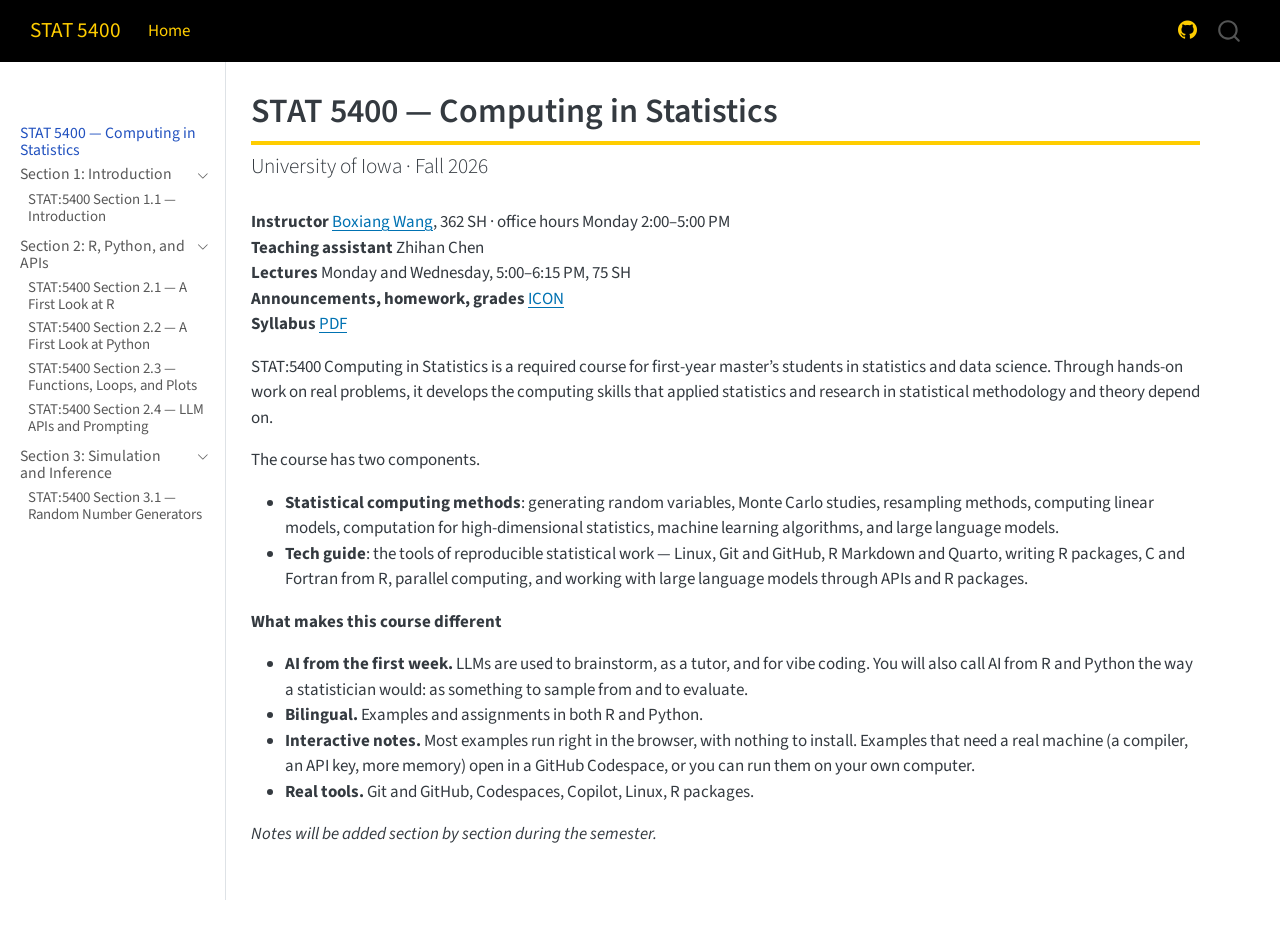
==== commit c0829454: "Built site for gh-pages" ====
--- a/index.html
+++ b/index.html
@@ -79,7 +79,7 @@
 <link rel="stylesheet" href="styles.css">
 </head>
 
-<body class="nav-sidebar docked nav-fixed quarto-light">
+<body class="nav-sidebar docked nav-fixed fullcontent quarto-light">
 
 <div id="quarto-search-results"></div>
   <header id="quarto-header" class="headroom fixed-top">
@@ -218,9 +218,7 @@
 </nav>
 <div id="quarto-sidebar-glass" class="quarto-sidebar-collapse-item" data-bs-toggle="collapse" data-bs-target=".quarto-sidebar-collapse-item"></div>
 <!-- margin-sidebar -->
-    <div id="quarto-margin-sidebar" class="sidebar margin-sidebar zindex-bottom">
-        
-    </div>
+    
 <!-- main -->
 <main class="content" id="quarto-document-content">
 
--- a/styles.css
+++ b/styles.css
@@ -15,6 +15,9 @@
 h1.title { border-bottom: 4px solid var(--c-gold); padding-bottom: .25em; }
 h2 { border-bottom: 2px solid var(--c-gold); padding-bottom: .15em; margin-top: 1.6em; }
 .header-section-number { color: var(--c-gold-dark); }
+
+/* Key terms in the notes: [term]{.term} or [**term**]{.term} */
+.term { color: var(--c-gold-dark); }
 
 /* Small top buttons under the title */
 .page-buttons { margin: .5em 0 1.5em 0; }
@@ -100,6 +103,5 @@
 .trends iframe { display: block; margin-bottom: .4em; background: #fff; }
 .trends .trends-open { font-size: .9em; }
 
-/* hover-note phrases that are also links: look like a hover note, not a blue link */
-a.more { color: inherit; text-decoration: none; }
-a.more:hover { color: var(--c-link); }
+/* hover-note phrases that are also links: a visible blue link, with the hover note on top (decision 4, Sep 26) */
+a.more { color: var(--c-link); text-decoration: none; }
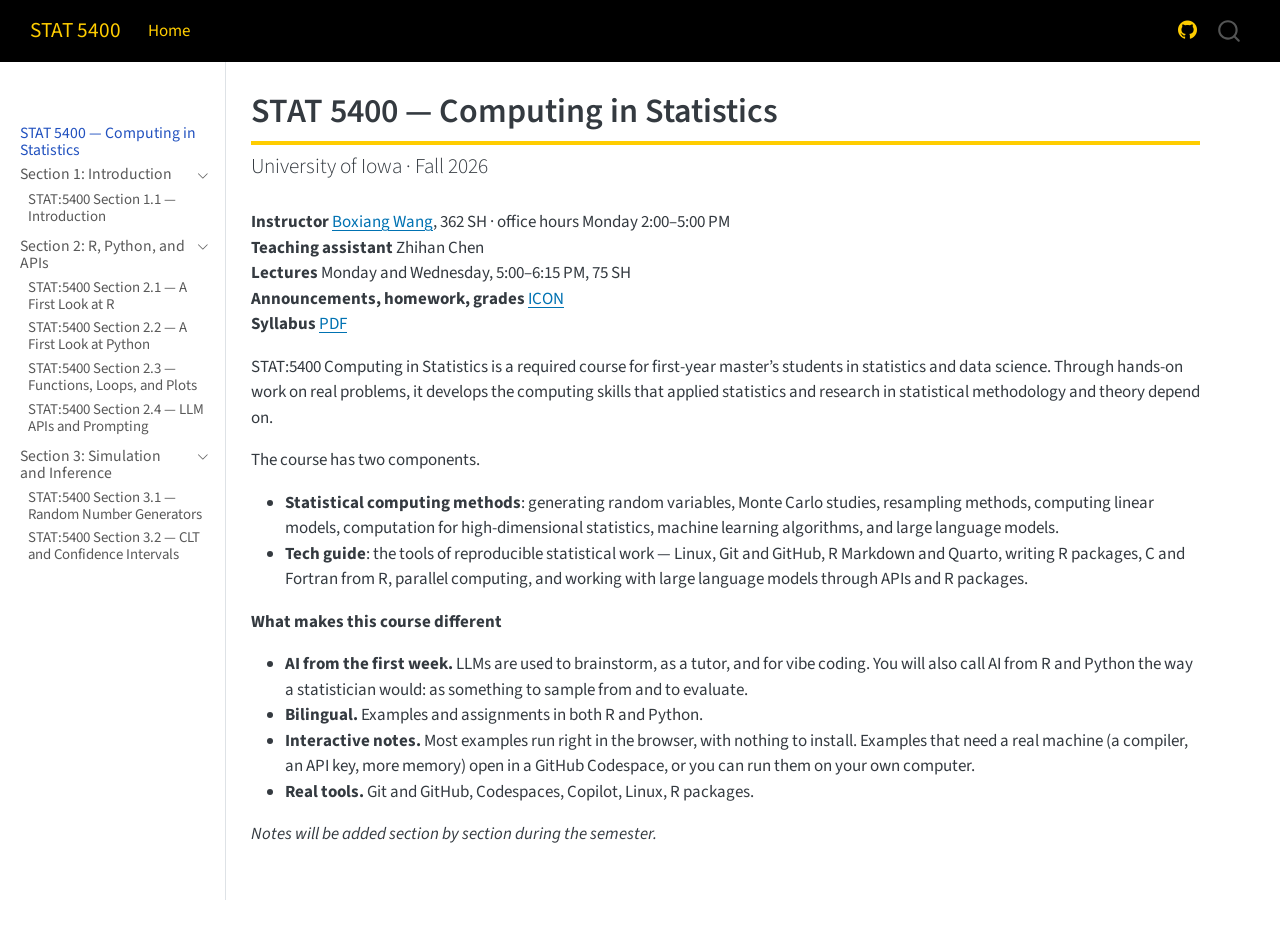
==== commit 4c4628d4: "Built site for gh-pages" ====
--- a/index.html
+++ b/index.html
@@ -211,6 +211,12 @@
  <span class="menu-text">STAT:5400 Section 3.1 — Random Number Generators</span></a>
   </div>
 </li>
+          <li class="sidebar-item">
+  <div class="sidebar-item-container"> 
+  <a href="./notes/section3/s3p2.html" class="sidebar-item-text sidebar-link">
+ <span class="menu-text">STAT:5400 Section 3.2 — CLT and Confidence Intervals</span></a>
+  </div>
+</li>
       </ul>
   </li>
     </ul>
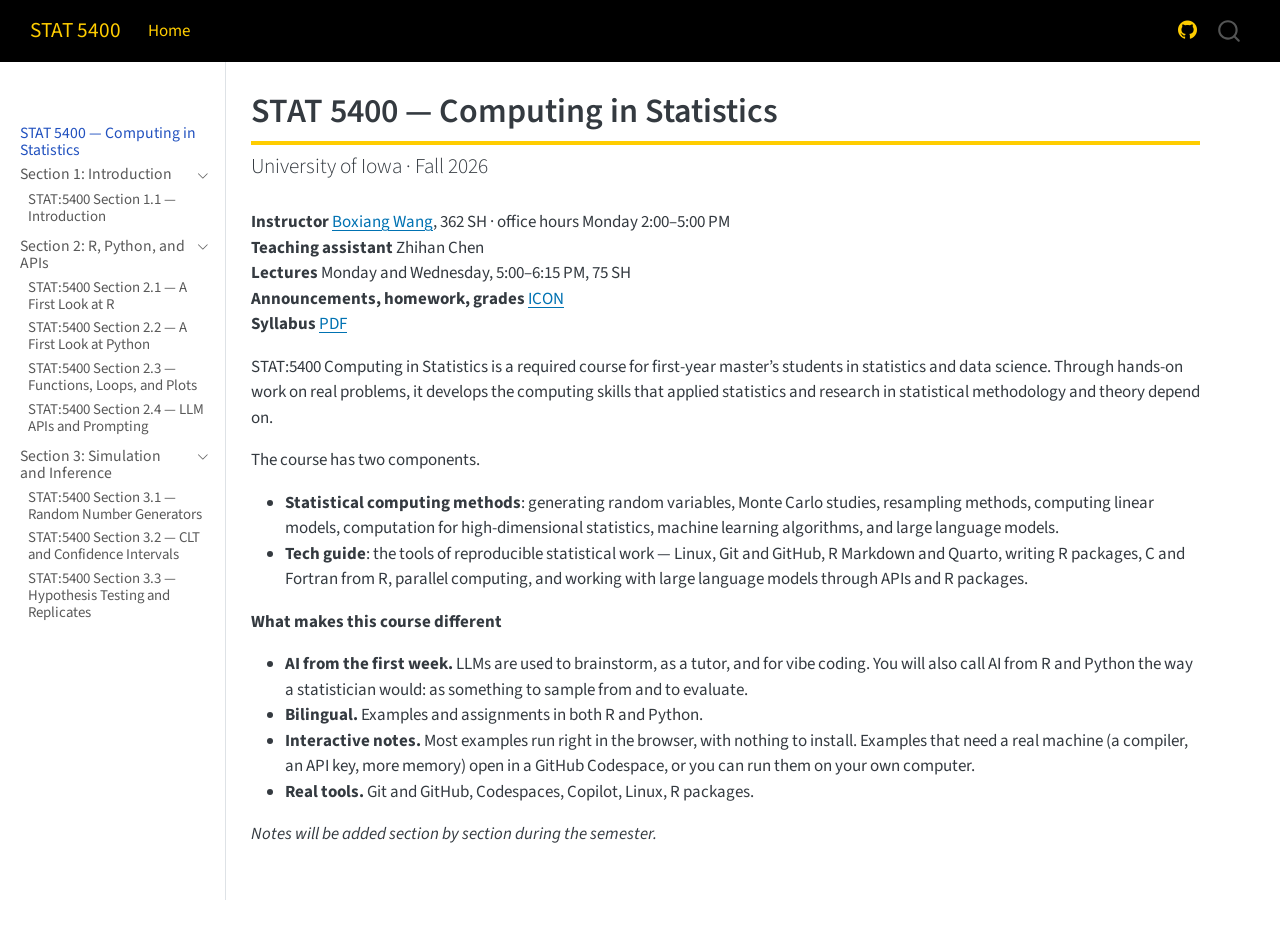
==== commit bd4c898f: "Built site for gh-pages" ====
--- a/index.html
+++ b/index.html
@@ -217,6 +217,12 @@
  <span class="menu-text">STAT:5400 Section 3.2 — CLT and Confidence Intervals</span></a>
   </div>
 </li>
+          <li class="sidebar-item">
+  <div class="sidebar-item-container"> 
+  <a href="./notes/section3/s3p3.html" class="sidebar-item-text sidebar-link">
+ <span class="menu-text">STAT:5400 Section 3.3 — Hypothesis Testing and Replicates</span></a>
+  </div>
+</li>
       </ul>
   </li>
     </ul>
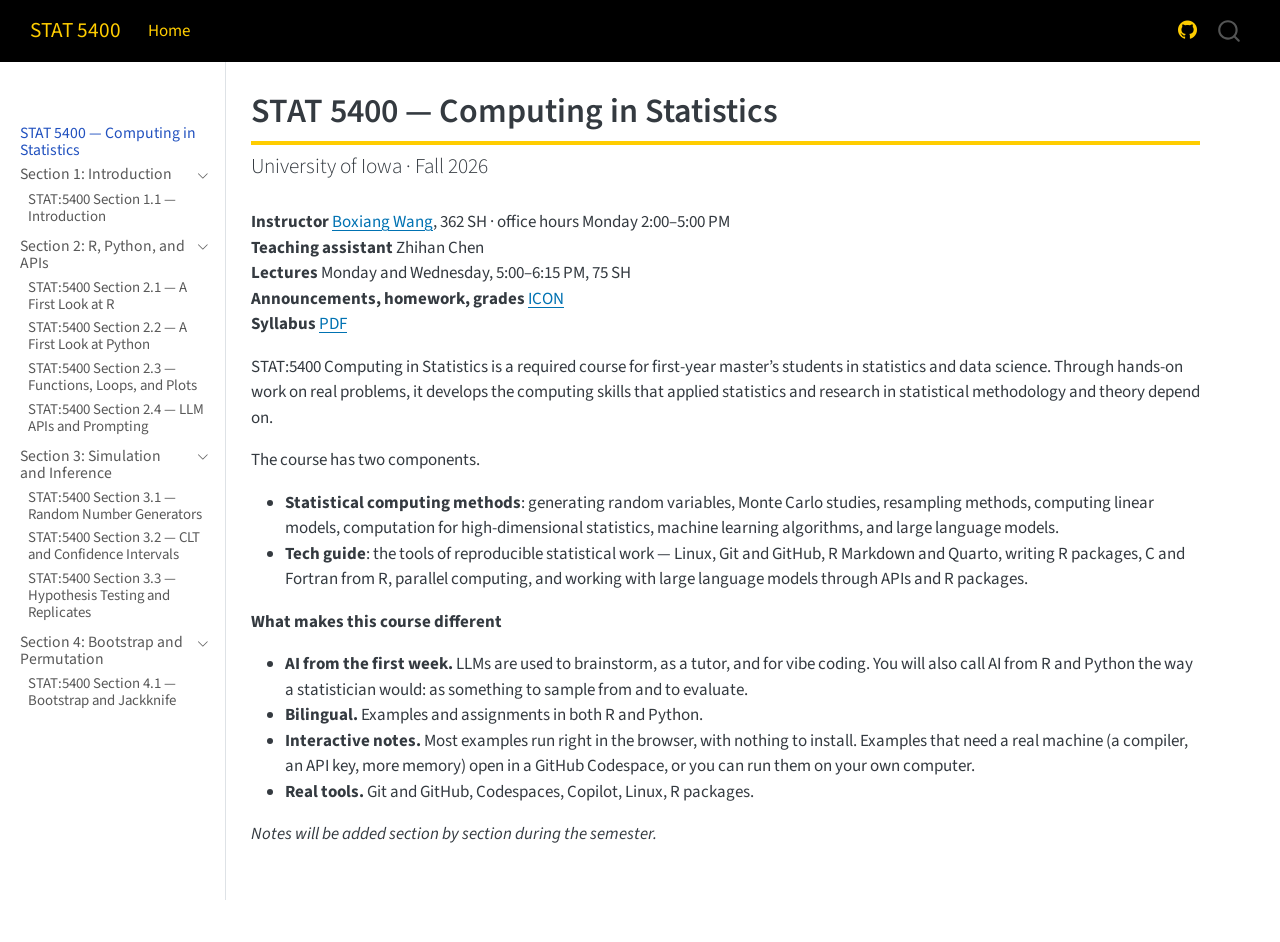
==== commit 5b48d0d4: "Built site for gh-pages" ====
--- a/index.html
+++ b/index.html
@@ -225,6 +225,23 @@
 </li>
       </ul>
   </li>
+        <li class="sidebar-item sidebar-item-section">
+      <div class="sidebar-item-container"> 
+            <a class="sidebar-item-text sidebar-link text-start" data-bs-toggle="collapse" data-bs-target="#quarto-sidebar-section-4" role="navigation" aria-expanded="true">
+ <span class="menu-text">Section 4: Bootstrap and Permutation</span></a>
+          <a class="sidebar-item-toggle text-start" data-bs-toggle="collapse" data-bs-target="#quarto-sidebar-section-4" role="navigation" aria-expanded="true" aria-label="Toggle section">
+            <i class="bi bi-chevron-right ms-2"></i>
+          </a> 
+      </div>
+      <ul id="quarto-sidebar-section-4" class="collapse list-unstyled sidebar-section depth1 show">  
+          <li class="sidebar-item">
+  <div class="sidebar-item-container"> 
+  <a href="./notes/section4/s4p1.html" class="sidebar-item-text sidebar-link">
+ <span class="menu-text">STAT:5400 Section 4.1 — Bootstrap and Jackknife</span></a>
+  </div>
+</li>
+      </ul>
+  </li>
     </ul>
     </div>
 </nav>
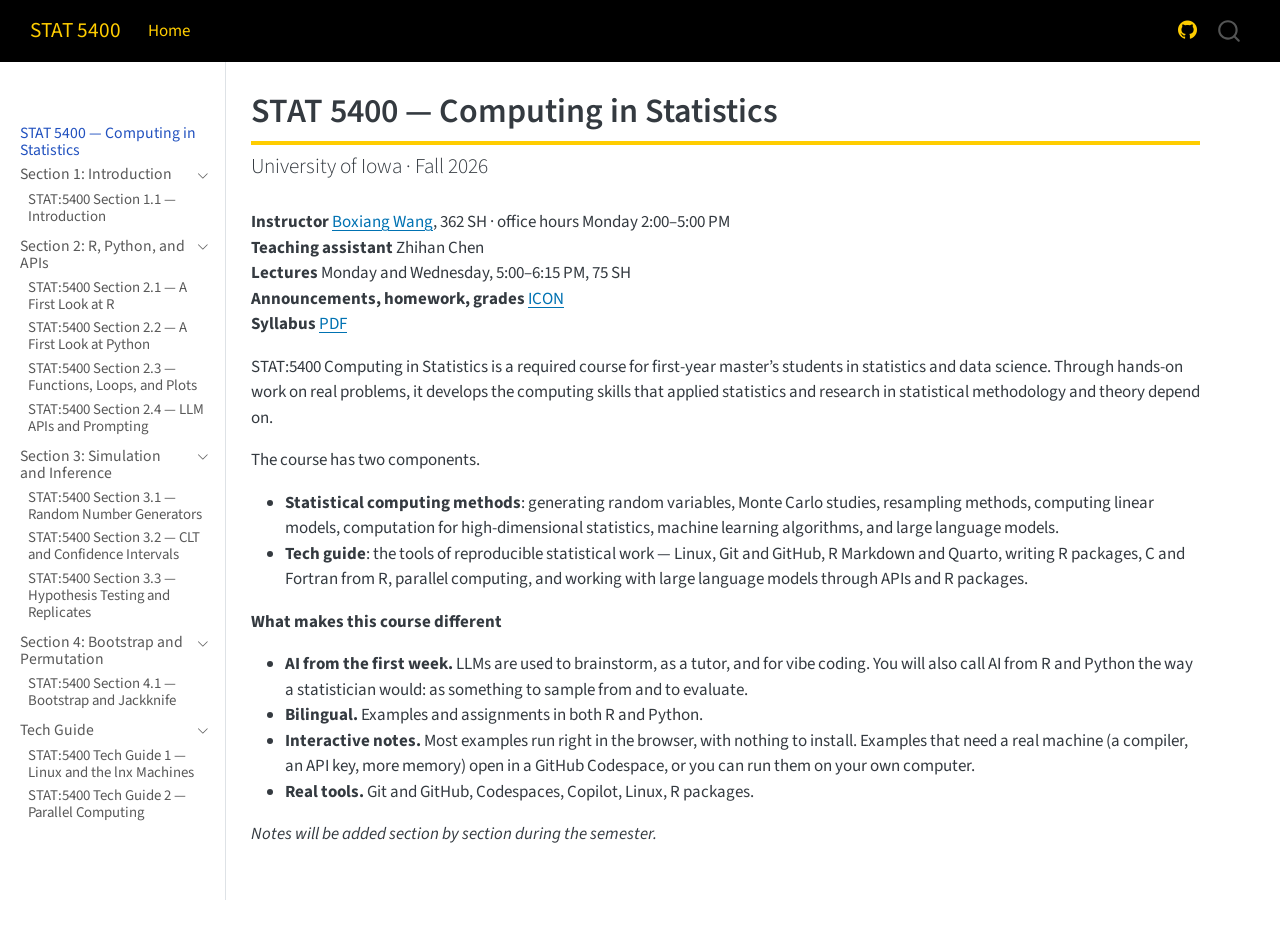
==== commit 0ad96d69: "Built site for gh-pages" ====
--- a/index.html
+++ b/index.html
@@ -242,6 +242,29 @@
 </li>
       </ul>
   </li>
+        <li class="sidebar-item sidebar-item-section">
+      <div class="sidebar-item-container"> 
+            <a class="sidebar-item-text sidebar-link text-start" data-bs-toggle="collapse" data-bs-target="#quarto-sidebar-section-5" role="navigation" aria-expanded="true">
+ <span class="menu-text">Tech Guide</span></a>
+          <a class="sidebar-item-toggle text-start" data-bs-toggle="collapse" data-bs-target="#quarto-sidebar-section-5" role="navigation" aria-expanded="true" aria-label="Toggle section">
+            <i class="bi bi-chevron-right ms-2"></i>
+          </a> 
+      </div>
+      <ul id="quarto-sidebar-section-5" class="collapse list-unstyled sidebar-section depth1 show">  
+          <li class="sidebar-item">
+  <div class="sidebar-item-container"> 
+  <a href="./notes/tech/t1.html" class="sidebar-item-text sidebar-link">
+ <span class="menu-text">STAT:5400 Tech Guide 1 — Linux and the lnx Machines</span></a>
+  </div>
+</li>
+          <li class="sidebar-item">
+  <div class="sidebar-item-container"> 
+  <a href="./notes/tech/t2.html" class="sidebar-item-text sidebar-link">
+ <span class="menu-text">STAT:5400 Tech Guide 2 — Parallel Computing</span></a>
+  </div>
+</li>
+      </ul>
+  </li>
     </ul>
     </div>
 </nav>
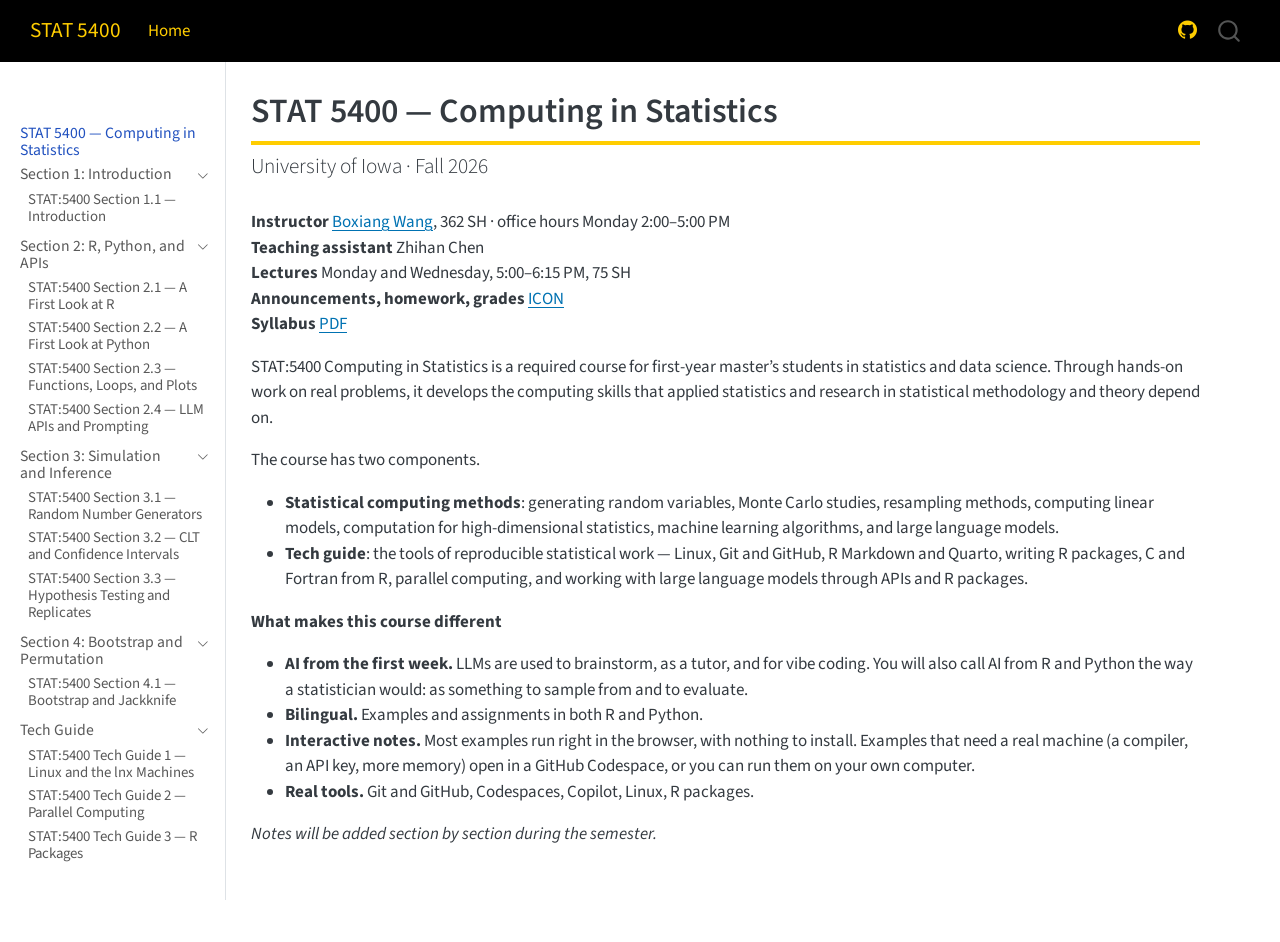
==== commit fa15edc4: "Built site for gh-pages" ====
--- a/index.html
+++ b/index.html
@@ -263,6 +263,12 @@
  <span class="menu-text">STAT:5400 Tech Guide 2 — Parallel Computing</span></a>
   </div>
 </li>
+          <li class="sidebar-item">
+  <div class="sidebar-item-container"> 
+  <a href="./notes/tech/t3.html" class="sidebar-item-text sidebar-link">
+ <span class="menu-text">STAT:5400 Tech Guide 3 — R Packages</span></a>
+  </div>
+</li>
       </ul>
   </li>
     </ul>
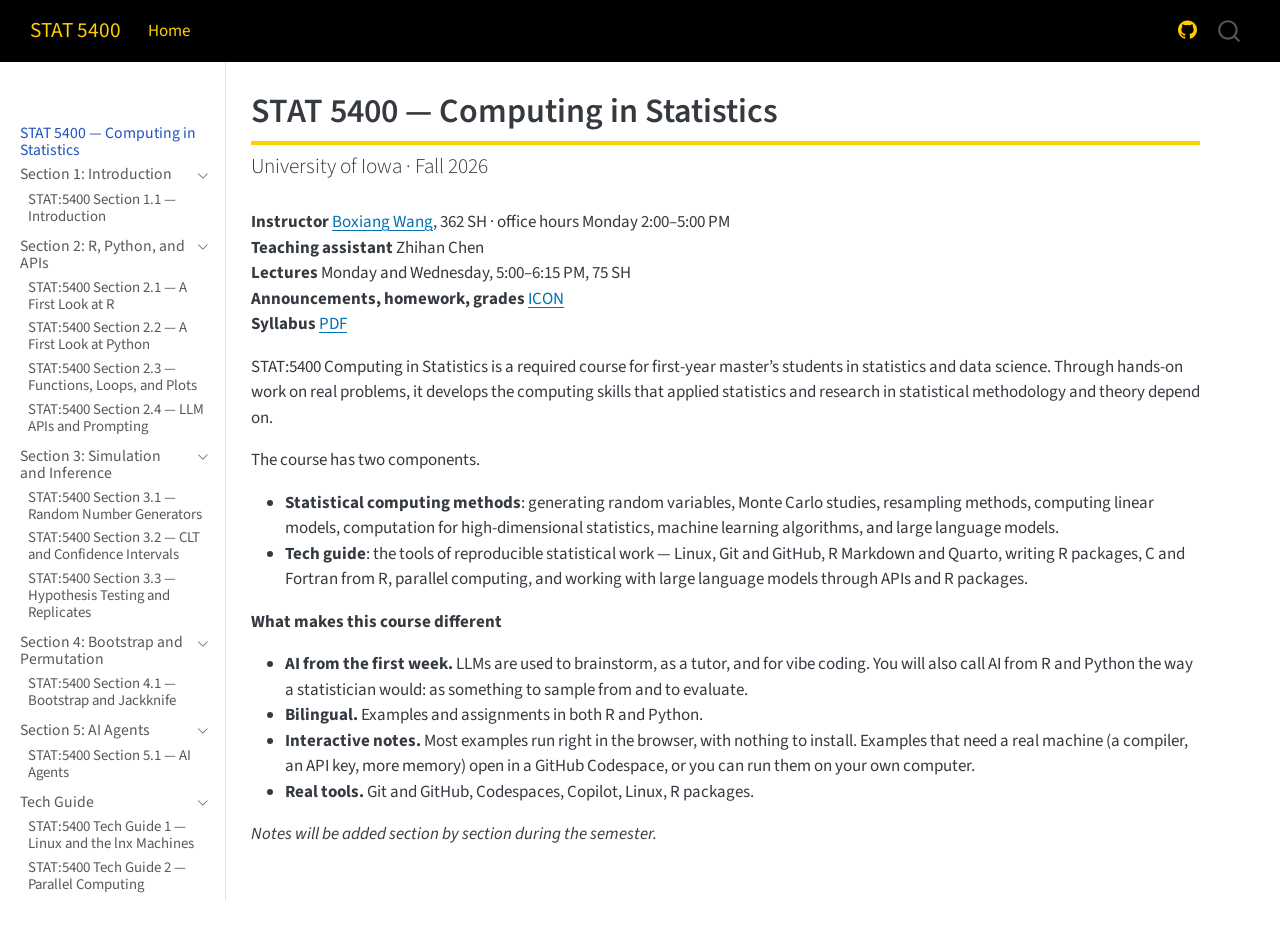
==== commit 5a23e4ad: "Built site for gh-pages" ====
--- a/index.html
+++ b/index.html
@@ -245,12 +245,29 @@
         <li class="sidebar-item sidebar-item-section">
       <div class="sidebar-item-container"> 
             <a class="sidebar-item-text sidebar-link text-start" data-bs-toggle="collapse" data-bs-target="#quarto-sidebar-section-5" role="navigation" aria-expanded="true">
- <span class="menu-text">Tech Guide</span></a>
+ <span class="menu-text">Section 5: AI Agents</span></a>
           <a class="sidebar-item-toggle text-start" data-bs-toggle="collapse" data-bs-target="#quarto-sidebar-section-5" role="navigation" aria-expanded="true" aria-label="Toggle section">
             <i class="bi bi-chevron-right ms-2"></i>
           </a> 
       </div>
       <ul id="quarto-sidebar-section-5" class="collapse list-unstyled sidebar-section depth1 show">  
+          <li class="sidebar-item">
+  <div class="sidebar-item-container"> 
+  <a href="./notes/section5/s5p1.html" class="sidebar-item-text sidebar-link">
+ <span class="menu-text">STAT:5400 Section 5.1 — AI Agents</span></a>
+  </div>
+</li>
+      </ul>
+  </li>
+        <li class="sidebar-item sidebar-item-section">
+      <div class="sidebar-item-container"> 
+            <a class="sidebar-item-text sidebar-link text-start" data-bs-toggle="collapse" data-bs-target="#quarto-sidebar-section-6" role="navigation" aria-expanded="true">
+ <span class="menu-text">Tech Guide</span></a>
+          <a class="sidebar-item-toggle text-start" data-bs-toggle="collapse" data-bs-target="#quarto-sidebar-section-6" role="navigation" aria-expanded="true" aria-label="Toggle section">
+            <i class="bi bi-chevron-right ms-2"></i>
+          </a> 
+      </div>
+      <ul id="quarto-sidebar-section-6" class="collapse list-unstyled sidebar-section depth1 show">  
           <li class="sidebar-item">
   <div class="sidebar-item-container"> 
   <a href="./notes/tech/t1.html" class="sidebar-item-text sidebar-link">
